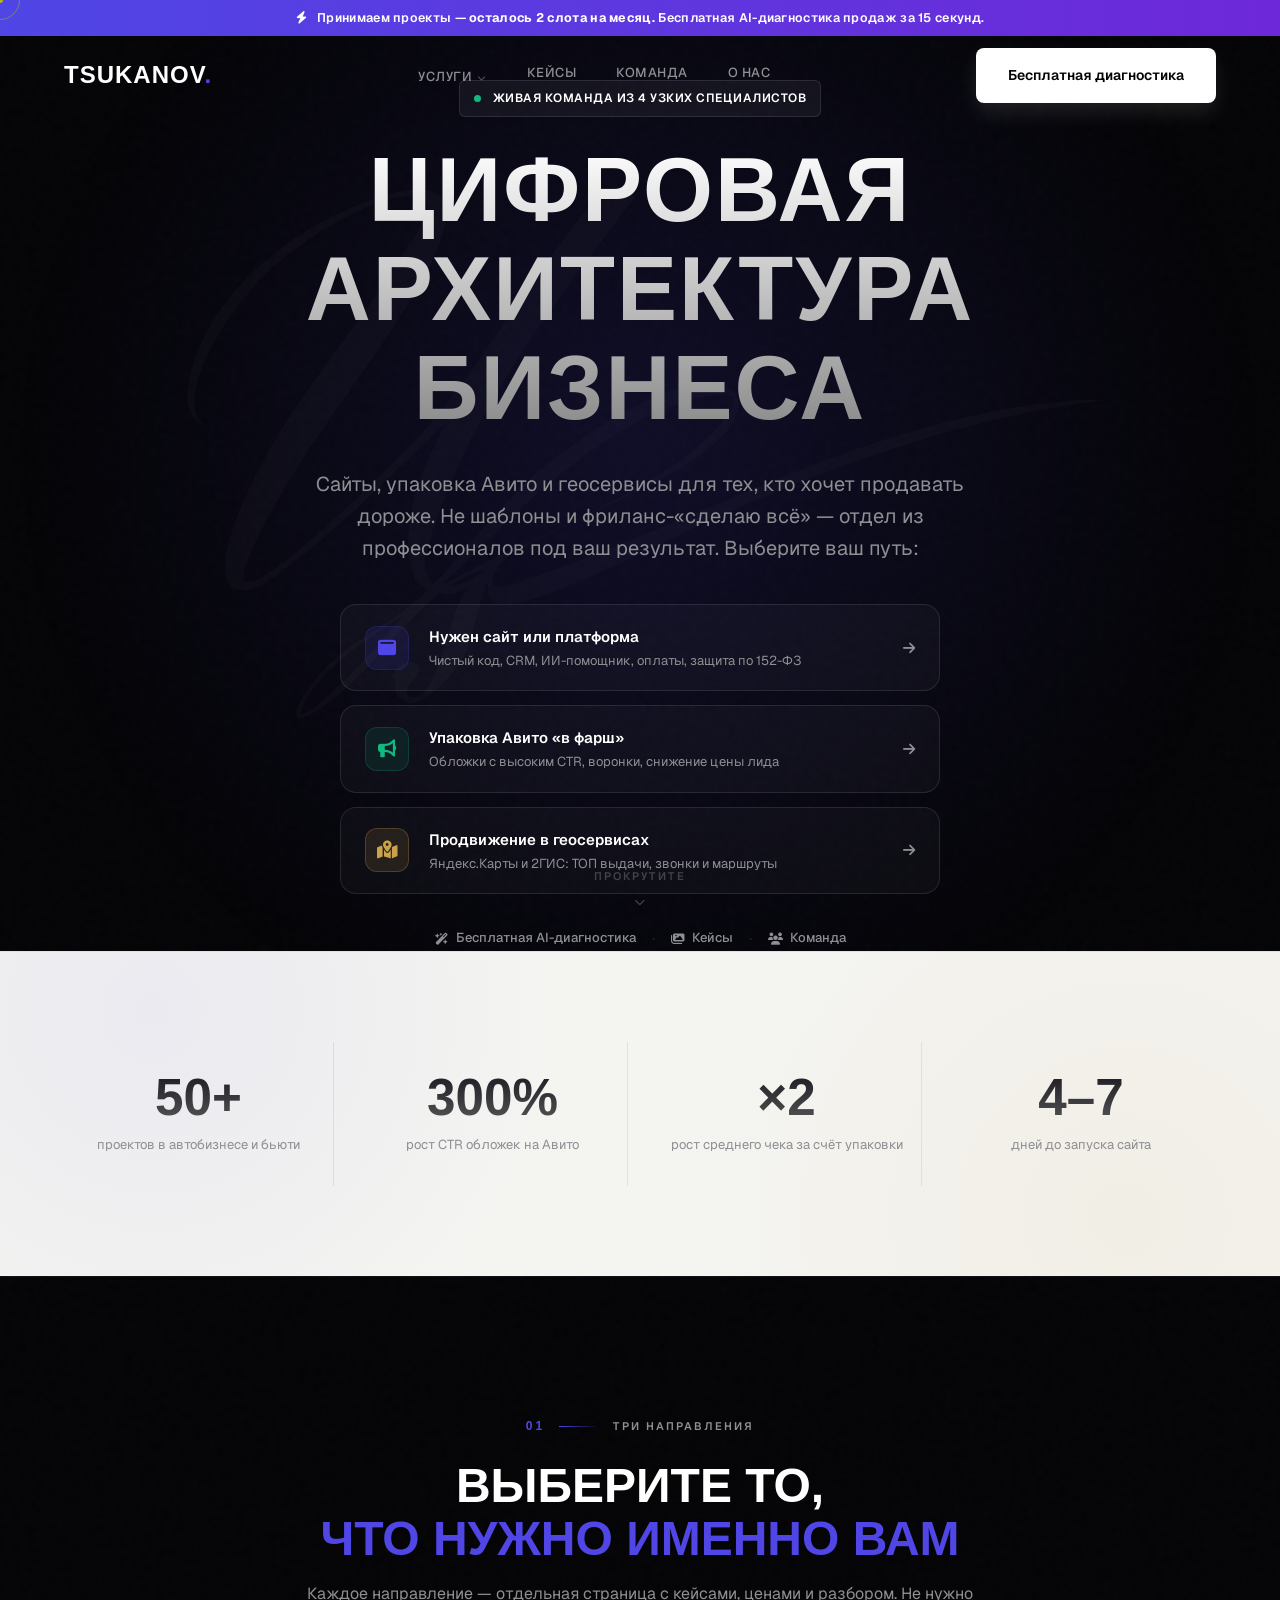
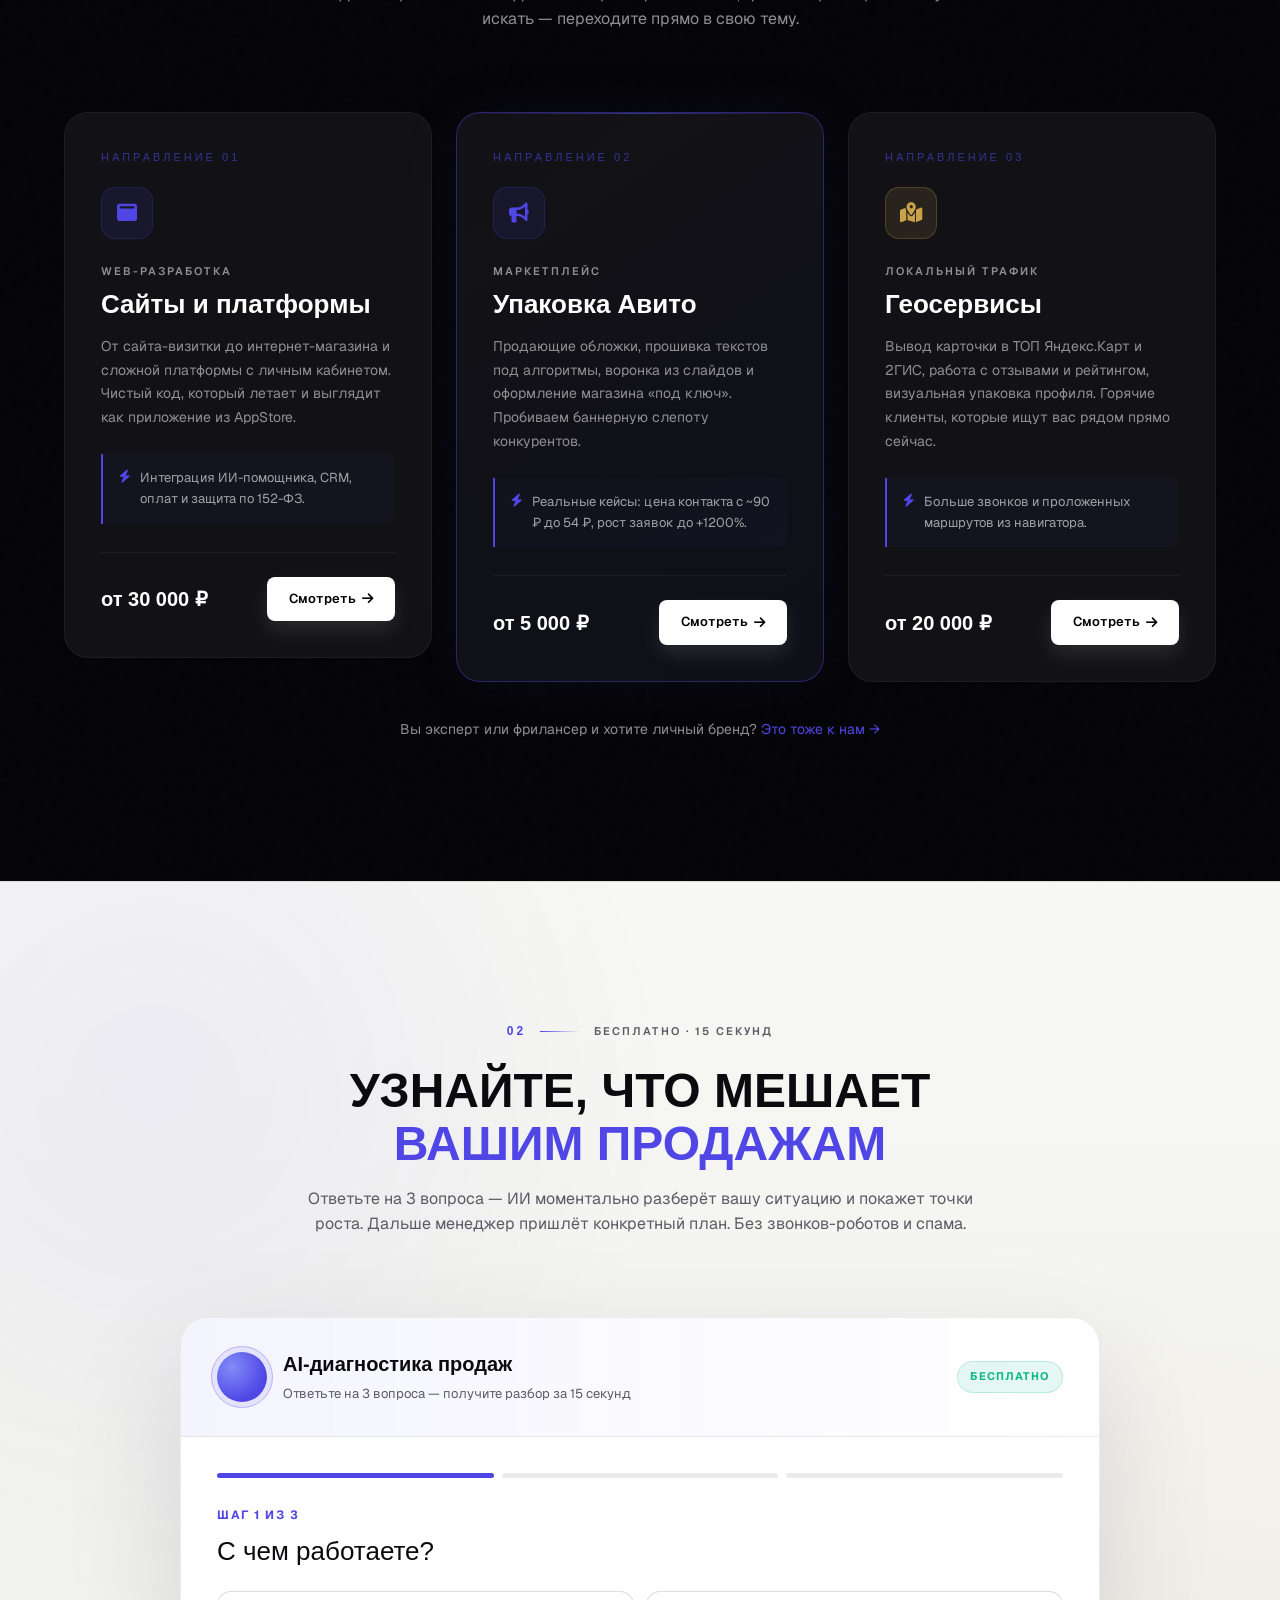
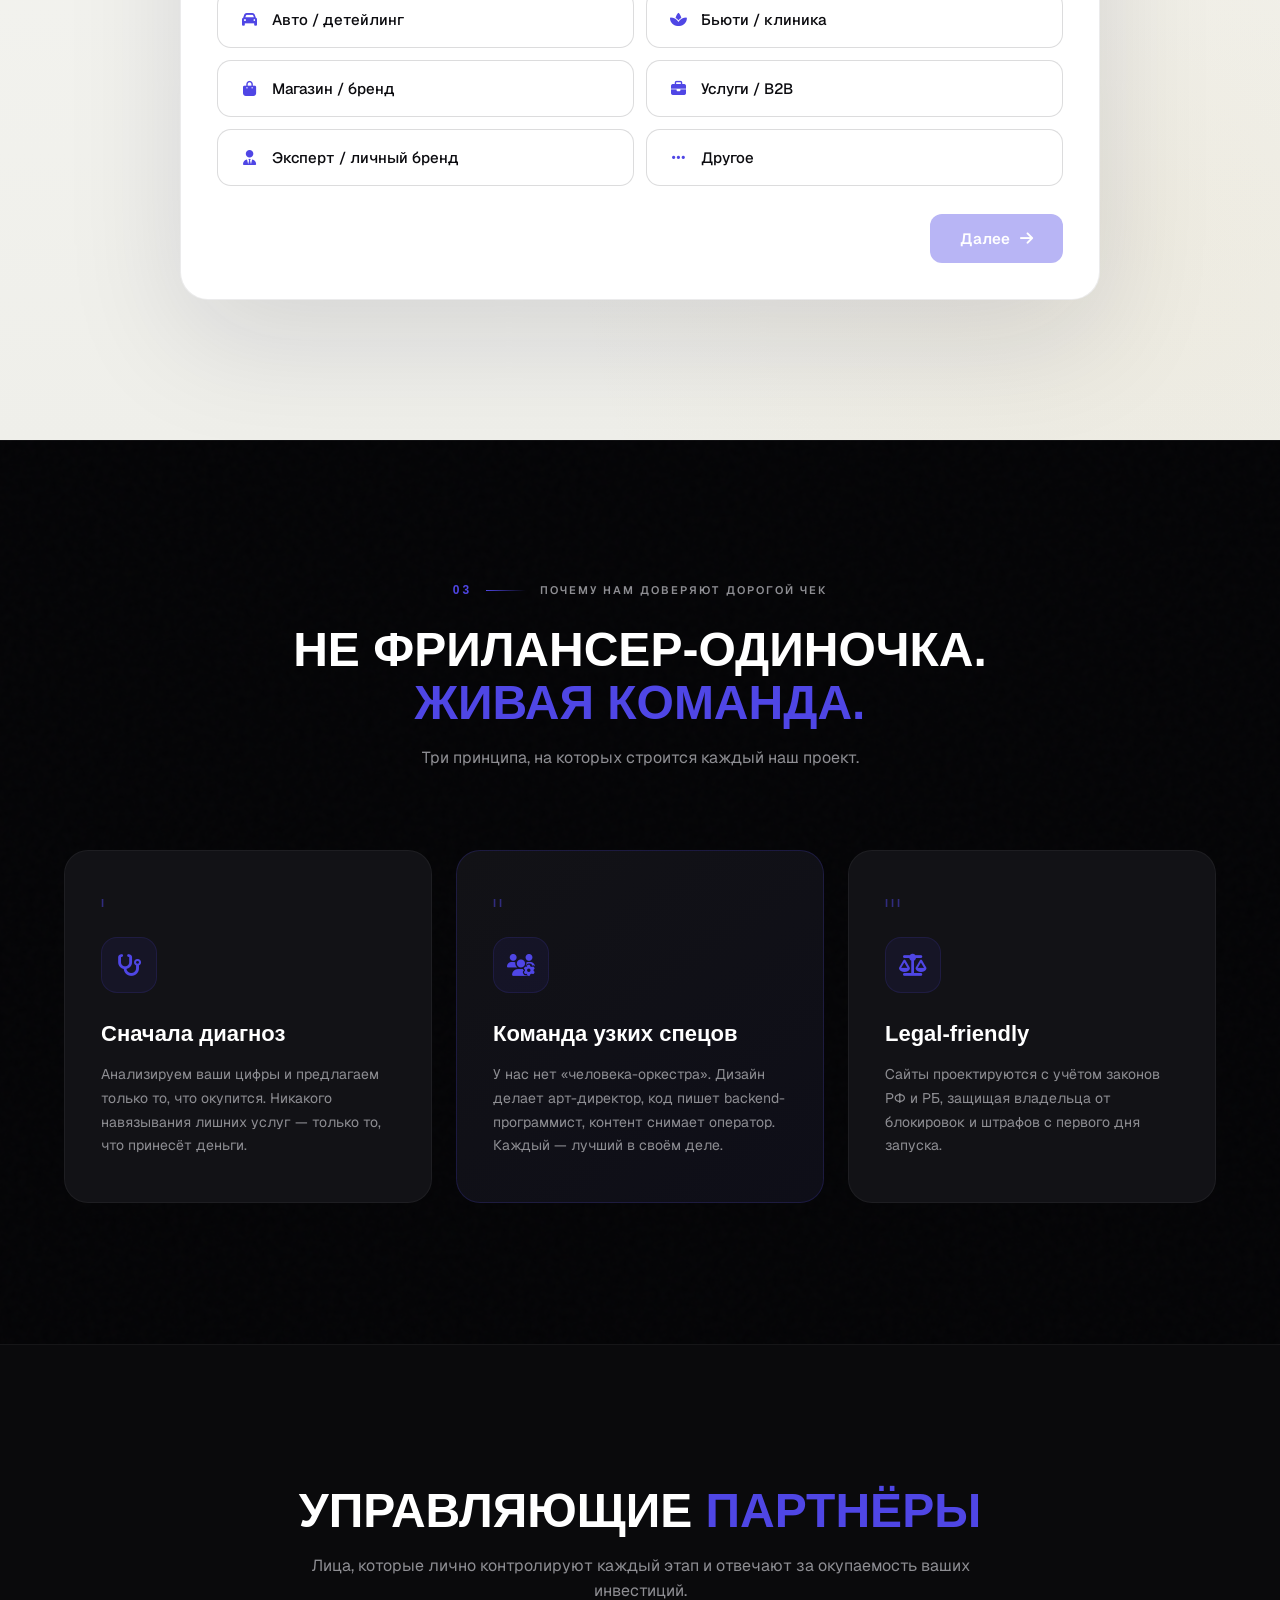
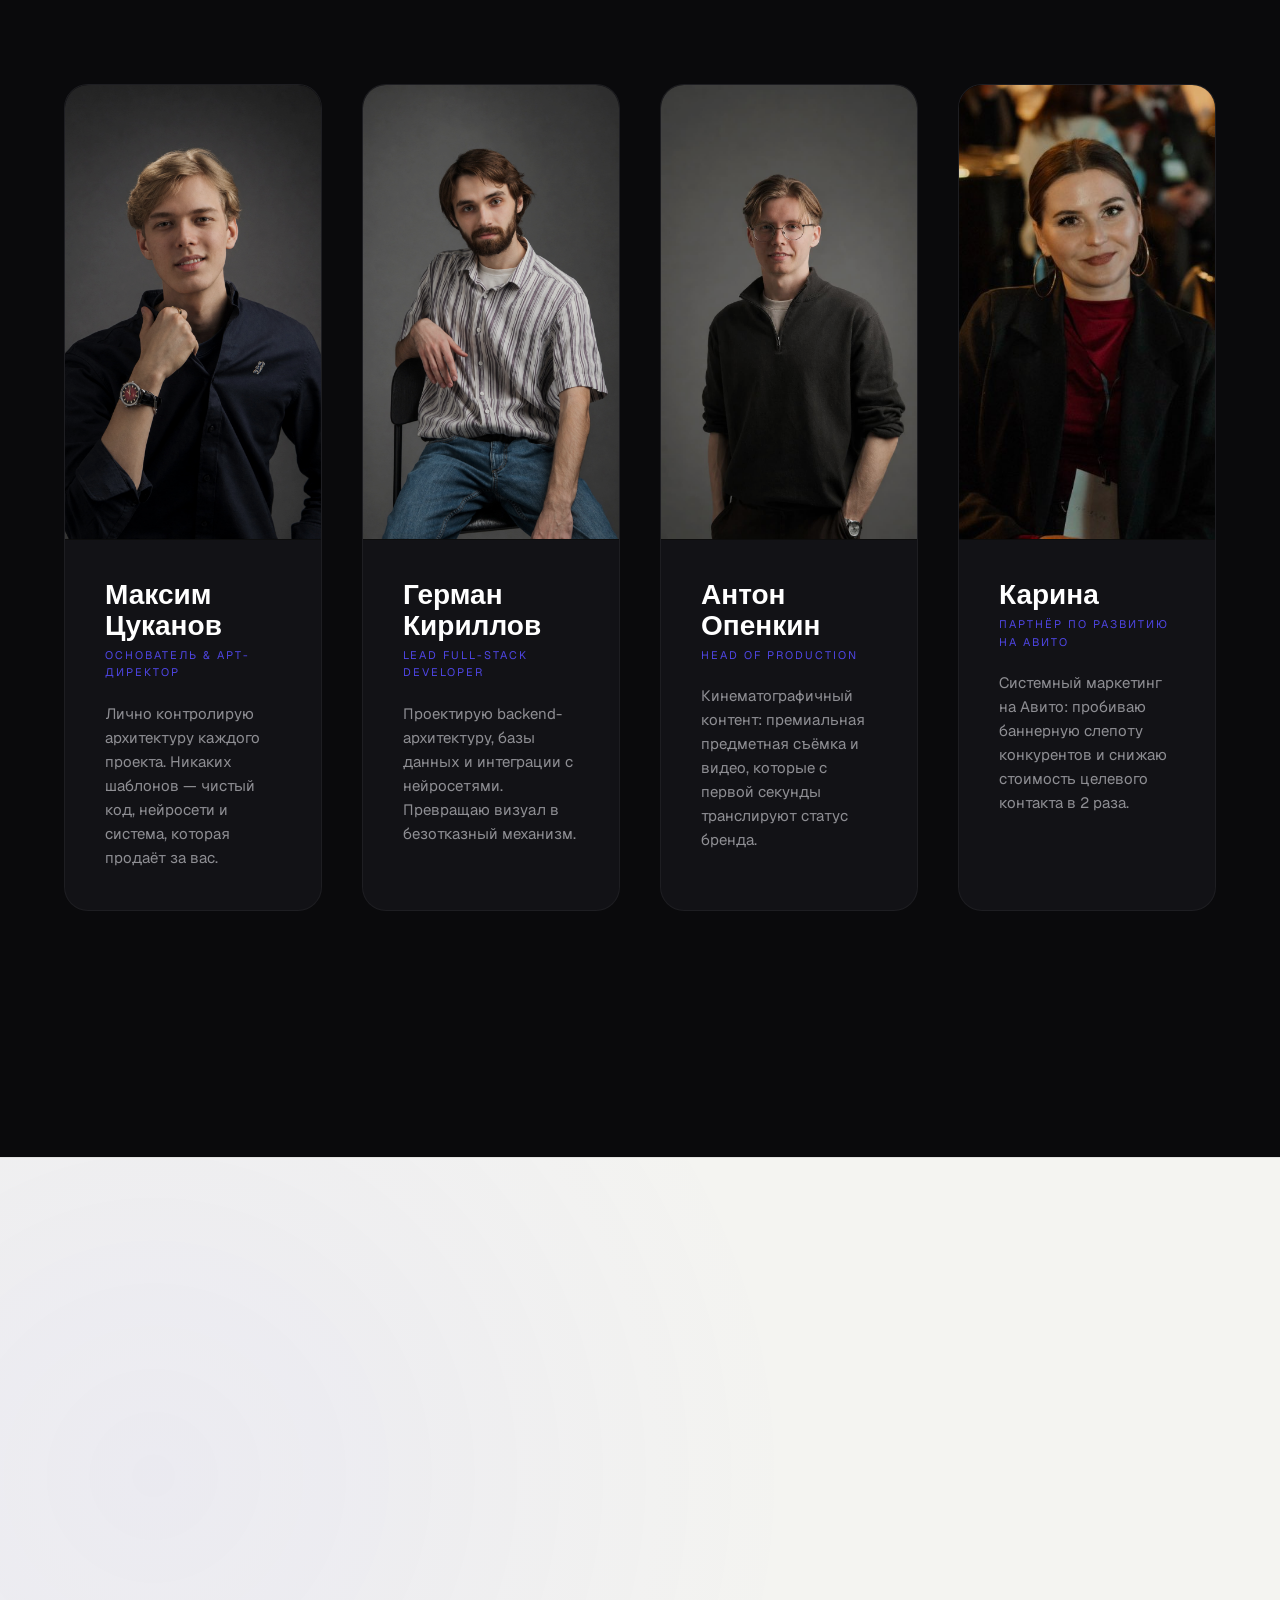
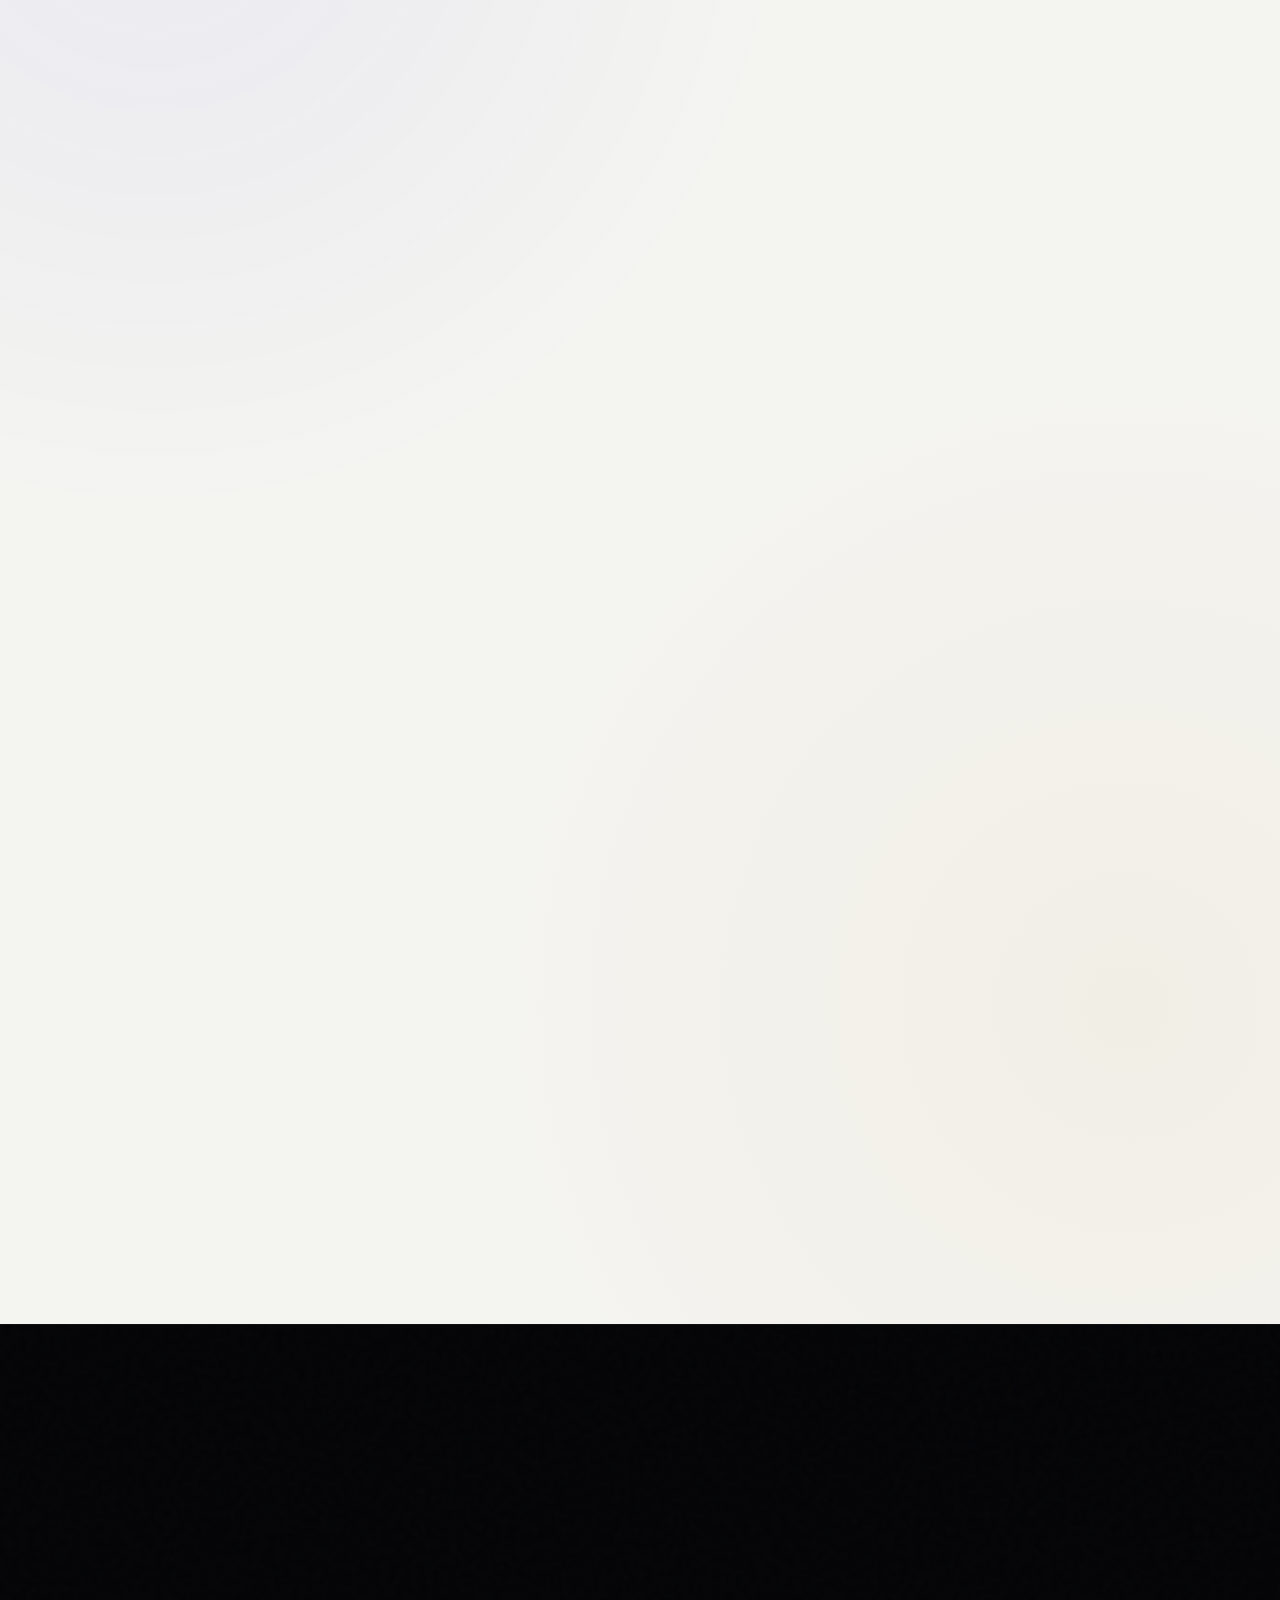
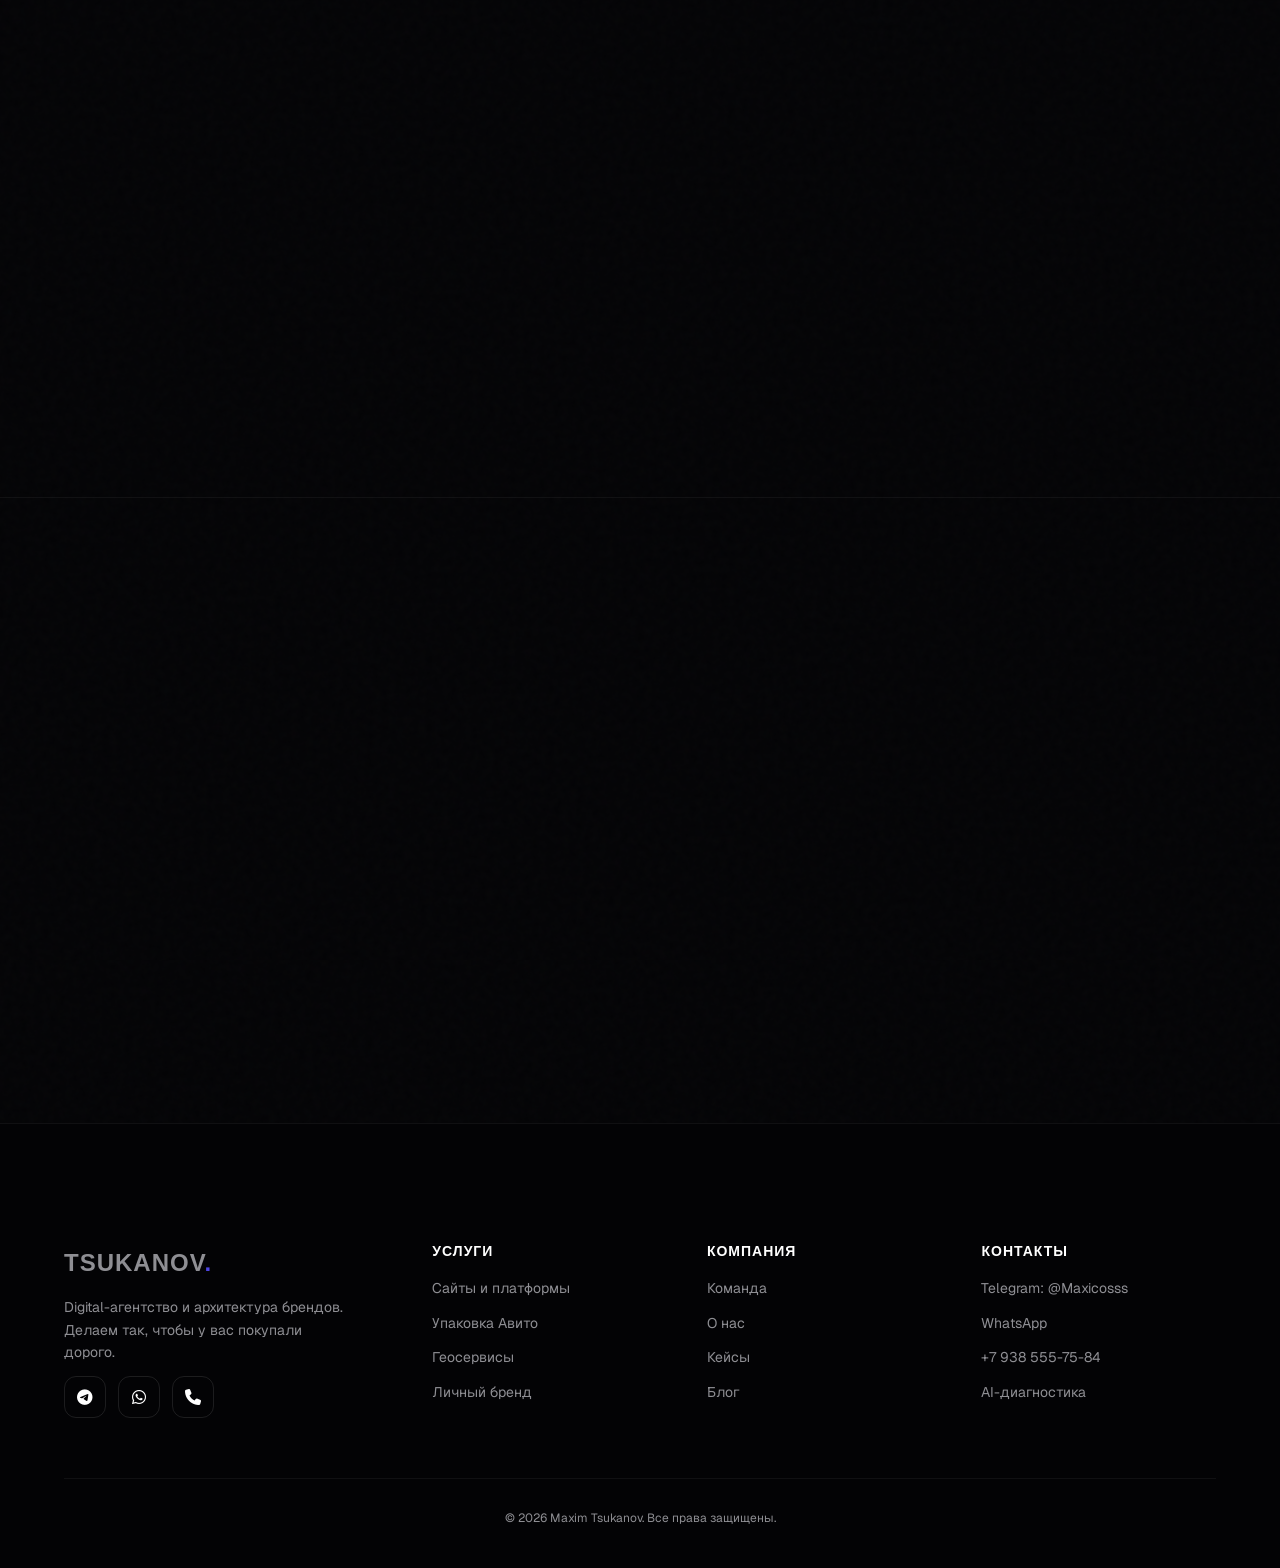
==== index.html @ c51a6a46 "initial commit" ====
<!DOCTYPE html>
<html lang="ru">
<head>
    <meta charset="UTF-8">
    <meta name="viewport" content="width=device-width, initial-scale=1.0">
    <title>TSUKANOV. | Цифровая архитектура бизнеса — сайты, Авито, геосервисы</title>
    <meta name="description" content="Команда узких специалистов: премиальные сайты на чистом коде, упаковка Авито с ростом конверсии, продвижение в Яндекс.Картах и 2ГИС. Бесплатная AI-диагностика продаж.">
    <link rel="icon" type="image/png" href="img/favicon.png">
    <link rel="preconnect" href="https://fonts.googleapis.com">
    <link rel="preconnect" href="https://fonts.gstatic.com" crossorigin>
    <link href="https://fonts.googleapis.com/css2?family=Geist:wght@300;400;500;600;700&display=swap" rel="stylesheet">
    <link href="https://api.fontshare.com/v2/css?f[]=clash-display@400,500,600,700&display=swap" rel="stylesheet">
    <link rel="stylesheet" href="https://cdnjs.cloudflare.com/ajax/libs/font-awesome/6.4.0/css/all.min.css">
    <link rel="stylesheet" href="style.css?v=12.0">
</head>
<body data-theme="dark" class="has-topbar">

    <div class="cursor-dot"></div>
    <div class="cursor-outline"></div>
    <div class="ambient-light" id="ambientLight"></div>
    <div class="bg-signature"></div>

    <!-- TOPBAR -->
    <div class="topbar">
        <i class="fa-solid fa-bolt"></i>
        <span>Принимаем проекты — <strong>осталось 2 слота на месяц.</strong> <span class="topbar-extra">Бесплатная AI-диагностика продаж за 15 секунд.</span></span>
    </div>

    <!-- HEADER -->
    <header>
        <div class="container header-inner">
            <a href="index.html" class="logo">TSUKANOV<span>.</span></a>
            <nav class="nav-links">
                <div class="nav-item">
                    <a href="#paths" class="nav-link has-dd">Услуги</a>
                    <div class="nav-dd">
                        <a href="sites.html"><i class="fa-solid fa-window-maximize"></i><span><span class="dd-t">Сайты и платформы</span><span class="dd-s">Чистый код, CRM, ИИ, оплаты</span></span></a>
                        <a href="avito.html"><i class="fa-solid fa-bullhorn"></i><span><span class="dd-t">Упаковка Авито</span><span class="dd-s">Обложки и воронки «в фарш»</span></span></a>
                        <a href="geo.html"><i class="fa-solid fa-map-location-dot"></i><span><span class="dd-t">Геосервисы</span><span class="dd-s">Яндекс.Карты и 2ГИС</span></span></a>
                    </div>
                </div>
                <a href="#cases" class="nav-link">Кейсы</a>
                <a href="#team" class="nav-link">Команда</a>
                <a href="#why-us" class="nav-link">О нас</a>
            </nav>
            <div style="display:flex; align-items:center; gap:15px;">
                <a href="#ai" class="btn btn-primary header-btn">Бесплатная диагностика</a>
                <button class="burger-btn" onclick="toggleMenu()"><i class="fa-solid fa-bars"></i></button>
            </div>
        </div>
    </header>

    <div class="mobile-menu" id="mobileMenu">
        <button class="mobile-close" onclick="toggleMenu()">&times;</button>
        <a href="sites.html" class="mobile-link">САЙТЫ</a>
        <a href="avito.html" class="mobile-link">АВИТО</a>
        <a href="geo.html" class="mobile-link">ГЕОСЕРВИСЫ</a>
        <a href="#cases" class="mobile-link" onclick="toggleMenu()">КЕЙСЫ</a>
        <a href="#team" class="mobile-link" onclick="toggleMenu()">КОМАНДА</a>
        <div class="mobile-theme-wrapper">
            <a href="#ai" onclick="toggleMenu()" class="btn btn-primary" style="width:100%;">AI-ДИАГНОСТИКА</a>
        </div>
    </div>

    <main>
        <div class="scroll-progress-bar" id="scrollProgressBar"></div>

        <!-- HERO -->
        <section class="hero">
            <div class="container hero-grid">
                <div class="hero-content reveal">
                    <div class="ui-badge dark hero-badge-anim" style="margin-bottom:24px;">
                        <span class="badge-dot"></span> Живая команда из 4 узких специалистов
                    </div>
                    <h1>ЦИФРОВАЯ <br> АРХИТЕКТУРА <br> БИЗНЕСА</h1>
                    <p class="hero-subtitle">
                        Сайты, упаковка Авито и геосервисы для тех, кто хочет продавать дороже.
                        Не шаблоны и фриланс-«сделаю всё» — отдел из профессионалов под ваш результат. Выберите ваш путь:
                    </p>

                    <div class="hero-paths" id="paths">
                        <a href="sites.html" class="hero-path-card">
                            <div class="hpc-icon"><i class="fa-solid fa-window-maximize"></i></div>
                            <div class="hpc-text">
                                <strong>Нужен сайт или платформа</strong>
                                <span>Чистый код, CRM, ИИ-помощник, оплаты, защита по 152-ФЗ</span>
                            </div>
                            <div class="hpc-arrow"><i class="fa-solid fa-arrow-right"></i></div>
                        </a>
                        <a href="avito.html" class="hero-path-card">
                            <div class="hpc-icon hpc-icon-b2b"><i class="fa-solid fa-bullhorn"></i></div>
                            <div class="hpc-text">
                                <strong>Упаковка Авито «в фарш»</strong>
                                <span>Обложки с высоким CTR, воронки, снижение цены лида</span>
                            </div>
                            <div class="hpc-arrow"><i class="fa-solid fa-arrow-right"></i></div>
                        </a>
                        <a href="geo.html" class="hero-path-card">
                            <div class="hpc-icon" style="background:rgba(201,162,75,0.12);border-color:rgba(201,162,75,0.25);color:#C9A24B;"><i class="fa-solid fa-map-location-dot"></i></div>
                            <div class="hpc-text">
                                <strong>Продвижение в геосервисах</strong>
                                <span>Яндекс.Карты и 2ГИС: ТОП выдачи, звонки и маршруты</span>
                            </div>
                            <div class="hpc-arrow"><i class="fa-solid fa-arrow-right"></i></div>
                        </a>
                    </div>

                    <div class="hero-meta">
                        <a href="#ai" class="hero-meta-link"><i class="fa-solid fa-wand-magic-sparkles"></i> Бесплатная AI-диагностика</a>
                        <span class="hero-meta-sep">·</span>
                        <a href="#cases" class="hero-meta-link"><i class="fa-solid fa-images"></i> Кейсы</a>
                        <span class="hero-meta-sep">·</span>
                        <a href="#team" class="hero-meta-link"><i class="fa-solid fa-users"></i> Команда</a>
                    </div>
                </div>
            </div>
            <div class="hero-scroll-hint">
                <span>Прокрутите</span>
                <div class="scroll-arrow-wrap"><i class="fa-solid fa-chevron-down"></i></div>
            </div>
        </section>

        <!-- FLOATING CTA -->
        <div class="floating-cta" id="floatingCta">
            <a href="#ai" class="floating-cta-btn">
                <i class="fa-solid fa-wand-magic-sparkles"></i>
                <span>Бесплатная диагностика</span>
            </a>
        </div>

        <!-- STATS STRIP (LIGHT) -->
        <section class="section section-light" style="padding:90px 0;">
            <div class="container">
                <div class="stats-strip reveal">
                    <div class="stat-box"><div class="num"><span data-count="50" data-suffix="+">0</span></div><div class="lbl">проектов в автобизнесе и бьюти</div></div>
                    <div class="stat-box"><div class="num"><span data-count="300" data-suffix="%">0</span></div><div class="lbl">рост CTR обложек на Авито</div></div>
                    <div class="stat-box"><div class="num">×<span data-count="2">0</span></div><div class="lbl">рост среднего чека за счёт упаковки</div></div>
                    <div class="stat-box"><div class="num"><span data-count="4" data-suffix="–7">0</span></div><div class="lbl">дней до запуска сайта</div></div>
                </div>
            </div>
        </section>

        <!-- 3 ПУТИ — РАЗВЁРНУТО -->
        <section id="services" class="section">
            <div class="container">
                <div class="section-head reveal">
                    <div class="section-label">
                        <span class="section-label-num">01</span>
                        <span class="section-label-line"></span>
                        <span class="section-label-text">Три направления</span>
                    </div>
                    <h2>ВЫБЕРИТЕ ТО, <br><span class="text-accent">ЧТО НУЖНО ИМЕННО ВАМ</span></h2>
                    <p>Каждое направление — отдельная страница с кейсами, ценами и разбором. Не нужно искать — переходите прямо в свою тему.</p>
                </div>

                <div class="services-grid reveal delay-1">
                    <div class="service-card">
                        <div class="service-card-inner">
                            <div class="service-num">Направление 01</div>
                            <div class="service-icon-wrap"><i class="fa-solid fa-window-maximize"></i></div>
                            <div class="service-tag">Web-разработка</div>
                            <h3>Сайты и платформы</h3>
                            <p class="service-desc">От сайта-визитки до интернет-магазина и сложной платформы с личным кабинетом. Чистый код, который летает и выглядит как приложение из AppStore.</p>
                            <div class="service-usp"><i class="fa-solid fa-bolt text-accent"></i>Интеграция ИИ-помощника, CRM, оплат и защита по 152-ФЗ.</div>
                            <div class="service-footer">
                                <div class="service-price">от 30 000 ₽</div>
                                <a href="sites.html" class="btn btn-primary service-btn">Смотреть <i class="fa-solid fa-arrow-right" style="margin-left:6px;"></i></a>
                            </div>
                        </div>
                    </div>

                    <div class="service-card featured-service">
                        <div class="service-card-inner">
                            <div class="service-num">Направление 02</div>
                            <div class="service-icon-wrap"><i class="fa-solid fa-bullhorn"></i></div>
                            <div class="service-tag">Маркетплейс</div>
                            <h3>Упаковка Авито</h3>
                            <p class="service-desc">Продающие обложки, прошивка текстов под алгоритмы, воронка из слайдов и оформление магазина «под ключ». Пробиваем баннерную слепоту конкурентов.</p>
                            <div class="service-usp"><i class="fa-solid fa-bolt text-accent"></i>Реальные кейсы: цена контакта с ~90 ₽ до 54 ₽, рост заявок до +1200%.</div>
                            <div class="service-footer">
                                <div class="service-price">от 5 000 ₽</div>
                                <a href="avito.html" class="btn btn-primary service-btn">Смотреть <i class="fa-solid fa-arrow-right" style="margin-left:6px;"></i></a>
                            </div>
                        </div>
                    </div>

                    <div class="service-card">
                        <div class="service-card-inner">
                            <div class="service-num">Направление 03</div>
                            <div class="service-icon-wrap" style="background:rgba(201,162,75,0.12);border-color:rgba(201,162,75,0.25);color:#C9A24B;"><i class="fa-solid fa-map-location-dot"></i></div>
                            <div class="service-tag">Локальный трафик</div>
                            <h3>Геосервисы</h3>
                            <p class="service-desc">Вывод карточки в ТОП Яндекс.Карт и 2ГИС, работа с отзывами и рейтингом, визуальная упаковка профиля. Горячие клиенты, которые ищут вас рядом прямо сейчас.</p>
                            <div class="service-usp"><i class="fa-solid fa-bolt text-accent"></i>Больше звонков и проложенных маршрутов из навигатора.</div>
                            <div class="service-footer">
                                <div class="service-price">от 20 000 ₽</div>
                                <a href="geo.html" class="btn btn-primary service-btn">Смотреть <i class="fa-solid fa-arrow-right" style="margin-left:6px;"></i></a>
                            </div>
                        </div>
                    </div>
                </div>

                <p style="text-align:center; color:var(--text-muted); margin-top:36px; font-size:14px;">
                    Вы эксперт или фрилансер и хотите личный бренд? <a href="sites.html#experts" style="color:var(--accent); text-decoration:none;">Это тоже к нам →</a>
                </p>
            </div>
        </section>

        <!-- AI SECTION -->
        <section id="ai" class="section ai-section section-light">
            <div class="container">
                <div class="section-head reveal">
                    <div class="section-label">
                        <span class="section-label-num">02</span>
                        <span class="section-label-line"></span>
                        <span class="section-label-text">Бесплатно · 15 секунд</span>
                    </div>
                    <h2>УЗНАЙТE, ЧТО МЕШАЕТ <br><span class="text-accent">ВАШИМ ПРОДАЖАМ</span></h2>
                    <p>Ответьте на 3 вопроса — ИИ моментально разберёт вашу ситуацию и покажет точки роста. Дальше менеджер пришлёт конкретный план. Без звонков-роботов и спама.</p>
                </div>
                <div class="reveal delay-1" data-ai-funnel="hub"></div>
            </div>
        </section>

        <!-- ПОЧЕМУ МЫ -->
        <section id="why-us" class="section why-us-section">
            <div class="container">
                <div class="section-head reveal">
                    <div class="section-label">
                        <span class="section-label-num">03</span>
                        <span class="section-label-line"></span>
                        <span class="section-label-text">Почему нам доверяют дорогой чек</span>
                    </div>
                    <h2>НЕ ФРИЛАНСЕР-ОДИНОЧКА. <br><span class="text-accent">ЖИВАЯ КОМАНДА.</span></h2>
                    <p>Три принципа, на которых строится каждый наш проект.</p>
                </div>
                <div class="why-us-grid reveal delay-1">
                    <div class="why-card">
                        <div class="why-num">I</div>
                        <div class="why-icon"><i class="fa-solid fa-stethoscope"></i></div>
                        <h3>Сначала диагноз</h3>
                        <p>Анализируем ваши цифры и предлагаем только то, что окупится. Никакого навязывания лишних услуг — только то, что принесёт деньги.</p>
                    </div>
                    <div class="why-card why-card-center">
                        <div class="why-num">II</div>
                        <div class="why-icon"><i class="fa-solid fa-users-gear"></i></div>
                        <h3>Команда узких спецов</h3>
                        <p>У нас нет «человека-оркестра». Дизайн делает арт-директор, код пишет backend-программист, контент снимает оператор. Каждый — лучший в своём деле.</p>
                    </div>
                    <div class="why-card">
                        <div class="why-num">III</div>
                        <div class="why-icon"><i class="fa-solid fa-scale-balanced"></i></div>
                        <h3>Legal-friendly</h3>
                        <p>Сайты проектируются с учётом законов РФ и РБ, защищая владельца от блокировок и штрафов с первого дня запуска.</p>
                    </div>
                </div>
            </div>
        </section>

        <!-- TEAM -->
        <section id="team" class="section bg-darker">
            <div class="container">
                <div class="section-head reveal">
                    <h2>УПРАВЛЯЮЩИЕ <span class="text-accent">ПАРТНЁРЫ</span></h2>
                    <p>Лица, которые лично контролируют каждый этап и отвечают за окупаемость ваших инвестиций.</p>
                </div>
                <div class="team-grid reveal delay-1" style="grid-template-columns:repeat(4,1fr);">
                    <div class="team-card">
                        <div class="team-img-wrapper"><img src="img/tsukanov.jpg" alt="Максим Цуканов" class="team-img"></div>
                        <div class="team-info"><h3>Максим Цуканов</h3><p class="team-role">Основатель & Арт-директор</p><p class="team-desc">Лично контролирую архитектуру каждого проекта. Никаких шаблонов — чистый код, нейросети и система, которая продаёт за вас.</p></div>
                    </div>
                    <div class="team-card">
                        <div class="team-img-wrapper"><img src="img/kirllov.jpg" alt="Герман Кириллов" class="team-img"></div>
                        <div class="team-info"><h3>Герман Кириллов</h3><p class="team-role">Lead Full-Stack Developer</p><p class="team-desc">Проектирую backend-архитектуру, базы данных и интеграции с нейросетями. Превращаю визуал в безотказный механизм.</p></div>
                    </div>
                    <div class="team-card">
                        <div class="team-img-wrapper"><img src="img/openking.jpg" alt="Антон Опенкин" class="team-img"></div>
                        <div class="team-info"><h3>Антон Опенкин</h3><p class="team-role">Head of Production</p><p class="team-desc">Кинематографичный контент: премиальная предметная съёмка и видео, которые с первой секунды транслируют статус бренда.</p></div>
                    </div>
                    <div class="team-card">
                        <div class="team-img-wrapper"><img src="img/karina.jpg" alt="Карина" class="team-img"></div>
                        <div class="team-info"><h3>Карина</h3><p class="team-role">Партнёр по развитию на Авито</p><p class="team-desc">Системный маркетинг на Авито: пробиваю баннерную слепоту конкурентов и снижаю стоимость целевого контакта в 2 раза.</p></div>
                    </div>
                </div>
                <div class="mini-cta reveal delay-1">
                    <a href="javascript:void(0)" onclick="openContactModal()" class="btn btn-ghost"><i class="fa-solid fa-comment-dots" style="margin-right:8px;"></i> Написать команде лично</a>
                </div>
            </div>
        </section>

        <!-- CASES TEASER -->
        <section id="cases" class="section section-light">
            <div class="container">
                <div class="section-head reveal">
                    <h2>НАМ ДОВЕРЯЮТ ПРОЕКТЫ <br><span class="text-accent">С ВЫСОКИМ ЧЕКОМ</span></h2>
                    <p>Несколько проектов из портфолио. Полные кейсы — внутри направлений.</p>
                </div>

                <div class="web-cases-grid reveal delay-1">
                    <div class="web-case-card card-light">
                        <div class="w-case-img"><img src="img/vitanic.jpg" alt="Vitanic"></div>
                        <div class="w-case-info"><div class="ui-badge dark">Сайты · E-Commerce</div><h3>Бренд косметики VITANIC</h3><p>Премиальный магазин для селебрити-эксперта Виталия Рабецкого (1.6 млн в TikTok). Высоконагруженная архитектура под массовый трафик.</p></div>
                    </div>
                    <div class="web-case-card card-light">
                        <div class="w-case-img"><img src="img/tais.jpg" alt="Pearl by Tais"></div>
                        <div class="w-case-info"><div class="ui-badge dark">Сайты · Premium Beauty</div><h3>Pearl by Tais Рыбакина</h3><p>Web-экосистема для бренда Таис Рыбакиной (430K+ в Instagram). Утончённый минимализм и UX, повышающий средний чек.</p></div>
                    </div>
                    <div class="web-case-card card-light">
                        <div class="w-case-img"><img src="img/avito_1.webp" alt="Wills Details"></div>
                        <div class="w-case-info"><div class="ui-badge dark">Авито · Detailing</div><h3>Wills Details — упаковка Авито</h3><p>Обложки и воронка для премиум-детейлинга. Визуальное доминирование в выдаче и рост обращений в чат.</p></div>
                    </div>
                    <div class="web-case-card card-light">
                        <div class="w-case-img"><img src="img/yandex.png" alt="Яндекс Карты"></div>
                        <div class="w-case-info"><div class="ui-badge dark">Геосервисы · SEO</div><h3>Рост трафика с Яндекс.Карт</h3><p>SEO-упаковка профиля и работа с отзывами: больше проложенных маршрутов и прямых звонков из навигатора.</p></div>
                    </div>
                </div>

                <div class="mini-cta reveal delay-1" style="display:flex;gap:14px;justify-content:center;flex-wrap:wrap;">
                    <a href="sites.html#cases" class="btn btn-ghost">Кейсы сайтов</a>
                    <a href="avito.html#cases" class="btn btn-ghost">Кейсы Авито</a>
                    <a href="geo.html#cases" class="btn btn-ghost">Кейсы геосервисов</a>
                </div>
            </div>
        </section>

        <!-- BLOG -->
        <section id="blog" class="section">
            <div class="container">
                <div class="section-head reveal">
                    <h2>ИНДУСТРИАЛЬНАЯ <span class="text-accent">ЭКСПЕРТИЗА</span></h2>
                    <p>Как мы думаем о продажах, дизайне и автоматизации.</p>
                </div>
                <div class="blog-grid reveal delay-1">
                    <article class="blog-card" onclick="openArticle('article-1')"><div class="ui-badge success b-tag">Аналитика</div><h3>Почему автосалоны теряют 60% заявок из-за сайтов?</h3><span class="read-more">Читать статью <i class="fa-solid fa-arrow-right"></i></span></article>
                    <article class="blog-card" onclick="openArticle('article-2')"><div class="ui-badge dark b-tag">Стратегия</div><h3>Как дизайн позволяет поднять средний чек x2</h3><span class="read-more">Читать статью <i class="fa-solid fa-arrow-right"></i></span></article>
                    <article class="blog-card" onclick="openArticle('article-3')"><div class="ui-badge accent b-tag">Vision 2026</div><h3>Тренды автоматизации: интерактивный Web</h3><span class="read-more">Читать статью <i class="fa-solid fa-arrow-right"></i></span></article>
                </div>
            </div>
        </section>

        <!-- FINAL CTA -->
        <section class="section">
            <div class="container">
                <div class="cta-banner reveal">
                    <h2>ГОТОВЫ ПРОДАВАТЬ ДОРОЖЕ?</h2>
                    <p>Начните с бесплатной AI-диагностики — или напишите менеджеру напрямую. Закрепим за вами один из оставшихся слотов.</p>
                    <div class="cta-actions">
                        <a href="#ai" class="btn btn-primary">Пройти диагностику</a>
                        <a href="javascript:void(0)" onclick="openContactModal()" class="btn btn-ghost">Написать в личку</a>
                    </div>
                </div>
            </div>
        </section>
    </main>

    <!-- FOOTER -->
    <footer>
        <div class="container">
            <div class="footer-cols">
                <div class="footer-brand-col">
                    <a href="index.html" class="logo">TSUKANOV<span>.</span></a>
                    <p style="color:var(--text-muted);font-size:14px;max-width:280px;">Digital-агентство и архитектура брендов. Делаем так, чтобы у вас покупали дорого.</p>
                    <div class="footer-soc">
                        <a href="https://t.me/Maxicosss" target="_blank" aria-label="Telegram"><i class="fa-brands fa-telegram"></i></a>
                        <a href="https://wa.me/79385557584" target="_blank" aria-label="WhatsApp"><i class="fa-brands fa-whatsapp"></i></a>
                        <a href="tel:+79385557584" aria-label="Телефон"><i class="fa-solid fa-phone"></i></a>
                    </div>
                </div>
                <div>
                    <h5>Услуги</h5>
                    <a href="sites.html">Сайты и платформы</a>
                    <a href="avito.html">Упаковка Авито</a>
                    <a href="geo.html">Геосервисы</a>
                    <a href="sites.html#experts">Личный бренд</a>
                </div>
                <div>
                    <h5>Компания</h5>
                    <a href="#team">Команда</a>
                    <a href="#why-us">О нас</a>
                    <a href="#cases">Кейсы</a>
                    <a href="#blog">Блог</a>
                </div>
                <div>
                    <h5>Контакты</h5>
                    <a href="https://t.me/Maxicosss" target="_blank">Telegram: @Maxicosss</a>
                    <a href="https://wa.me/79385557584" target="_blank">WhatsApp</a>
                    <a href="tel:+79385557584">+7 938 555-75-84</a>
                    <a href="#ai">AI-диагностика</a>
                </div>
            </div>
            <div class="copyright">© 2026 Maxim Tsukanov. Все права защищены.</div>
        </div>
    </footer>

    <!-- МОДАЛКИ -->
    <div class="article-modal-overlay" id="articleModal"><div class="article-modal-content"><button class="close-article" onclick="closeArticle()"><i class="fa-solid fa-xmark"></i></button><div class="article-body" id="articleBodyContent"></div></div></div>

    <div class="article-modal-overlay" id="contactModal" style="display:flex; align-items:center; justify-content:center;">
        <div class="modal-box">
            <button class="modal-close" onclick="closeContactModal()"><i class="fa-solid fa-xmark"></i></button>
            <div class="modal-header">
                <h3>НАПИСАТЬ ЛИЧНО</h3>
                <p>Выберите удобный мессенджер — ответим напрямую, без долгих форм. Все заявки приходят лично основателю.</p>
            </div>
            <div class="modal-direct-contacts" style="margin-top:30px;">
                <a href="https://t.me/Maxicosss" target="_blank" class="btn btn-primary direct-btn tg-btn" style="margin-bottom:15px;border:none;box-shadow:0 10px 30px rgba(42,171,238,0.2);"><i class="fa-brands fa-telegram"></i> Написать в Telegram</a>
                <a href="https://wa.me/79385557584" target="_blank" class="btn btn-ghost direct-btn phone-btn" style="margin-bottom:15px;"><i class="fa-brands fa-whatsapp" style="color:#25D366;"></i> Написать в WhatsApp</a>
                <a href="tel:+79385557584" class="btn btn-ghost direct-btn"><i class="fa-solid fa-phone"></i> Позвонить напрямую</a>
            </div>
        </div>
    </div>

    <script src="script.js?v=12.0"></script>
</body>
</html>
---- style.css ----
/* =========================================
   TSUKANOV DIGITAL | PREMIUM ARCHITECTURE 2026
   ========================================= */

:root {
    --bg-main: #030305;
    --bg-surface: #0a0a0c;
    --bg-card: #121216;
    
    --text-main: #ffffff;
    --text-muted: #8e8e93; 
    
    --accent: #4F46E5; 
    --accent-glow: rgba(79, 70, 229, 0.15);
    
    --border-light: rgba(255, 255, 255, 0.05);
    --border-strong: rgba(255, 255, 255, 0.1);
    
    --glass-bg: rgba(10, 10, 12, 0.7);
    --blur: blur(24px);
    
    --font-head: 'Clash Display', sans-serif;
    --font-body: 'Geist', sans-serif;
    
    --transition-fast: 0.3s cubic-bezier(0.16, 1, 0.3, 1);
    --transition-smooth: 0.7s cubic-bezier(0.16, 1, 0.3, 1);
    
    --radius-sm: 8px;
    --radius-md: 16px;
    --radius-lg: 24px;
}

* { margin: 0; padding: 0; box-sizing: border-box; -webkit-tap-highlight-color: transparent; }
html { scroll-behavior: smooth; overflow-x: hidden; }

body {
    background-color: var(--bg-main); color: var(--text-main);
    font-family: var(--font-body); line-height: 1.6; overflow-x: hidden;
    -webkit-font-smoothing: antialiased;
    background-image: url("data:image/svg+xml,%3Csvg viewBox='0 0 200 200' xmlns='http://www.w3.org/2000/svg'%3E%3Cfilter id='noiseFilter'%3E%3CfeTurbulence type='fractalNoise' baseFrequency='0.85' numOctaves='3' stitchTiles='stitch'/%3E%3C/filter%3E%3Crect width='100%25' height='100%25' filter='url(%23noiseFilter)' opacity='0.02'/%3E%3C/svg%3E");
}

::selection { background-color: var(--accent); color: #fff; }
::-webkit-scrollbar { width: 6px; }
::-webkit-scrollbar-track { background: var(--bg-main); }
::-webkit-scrollbar-thumb { background: #333; border-radius: 10px; }
::-webkit-scrollbar-thumb:hover { background: var(--accent); }

h1, h2, h3, h4, h5 { font-family: var(--font-head); font-weight: 600; line-height: 1.1; }
.text-accent { color: var(--accent); }
.container { width: 90%; max-width: 1400px; margin: 0 auto; }
.section { padding: 140px 0; border-top: 1px solid var(--border-light); }
.bg-darker { background-color: var(--bg-surface); }
img { max-width: 100%; display: block; object-fit: cover; }

/* AMBIENT LIGHT & BACKGROUND LOGO */
.ambient-light {
    position: fixed; top: -50vh; left: -50vw; width: 200vw; height: 200vh;
    background: radial-gradient(circle at 50% 50%, var(--accent-glow) 0%, transparent 40%);
    pointer-events: none; z-index: -1; transition: transform 0.2s ease-out;
}
.bg-signature {
    position: absolute; /* Теперь логотип привязан к верхнему краю страницы */
    top: 50vh; /* Центрируем по высоте первого экрана */
    left: 50%; transform: translate(-50%, -50%);
    width: 80vw; height: 80vh; background: url('img/logo-tsukanov.svg') no-repeat center center;
    background-size: contain; opacity: 0.02; z-index: -2; pointer-events: none;
}

/* SMART CURSOR */
@media (pointer: fine) {
    body, a, button, input, textarea { cursor: none !important; }
    .cursor-dot, .cursor-outline { position: fixed; top: 0; left: 0; transform: translate(-50%, -50%); border-radius: 50%; pointer-events: none; mix-blend-mode: difference; z-index: 999999; }
    .cursor-dot { width: 6px; height: 6px; background-color: #fff; transition: width 0.2s, height 0.2s; }
    .cursor-outline { width: 40px; height: 40px; border: 1px solid #fff; transition: 0.3s; opacity: 0.5; }
    body.cursor-hover .cursor-outline { width: 70px; height: 70px; background-color: rgba(255,255,255,0.1); border-color: transparent; opacity: 1; }
    body.cursor-hover .cursor-dot { width: 0; height: 0; }
}

/* BUTTONS & BADGES */
.btn {
    display: inline-flex; align-items: center; justify-content: center;
    padding: 16px 32px; font-family: var(--font-body); font-weight: 600; font-size: 14px;
    text-decoration: none; border-radius: var(--radius-sm); transition: var(--transition-fast); border: none; cursor: pointer;
}
.btn-primary { background: var(--text-main); color: var(--bg-main); box-shadow: 0 10px 20px rgba(255, 255, 255, 0.1); }
.btn-primary:hover { transform: translateY(-3px); box-shadow: 0 15px 30px rgba(255, 255, 255, 0.2); }
.btn-ghost { background: transparent; border: 1px solid var(--border-strong); color: var(--text-main); }
.btn-ghost:hover { background: var(--text-main); color: var(--bg-main); transform: translateY(-3px); }

.ui-badge {
    display: inline-flex; align-items: center; gap: 8px; padding: 8px 14px;
    border-radius: 6px; font-size: 12px; font-weight: 600; letter-spacing: 0.5px; text-transform: uppercase;
}
.ui-badge.dark { background: var(--border-light); border: 1px solid var(--border-strong); color: #fff; }
.ui-badge.success { background: rgba(16, 185, 129, 0.1); border: 1px solid rgba(16, 185, 129, 0.2); color: #10B981; }
.ui-badge.accent { background: rgba(79, 70, 229, 0.1); border: 1px solid rgba(79, 70, 229, 0.3); color: var(--accent); }

/* HEADER & LOGO */
header {
    position: fixed; top: 0; left: 0; width: 100%; z-index: 1000; height: 80px;
    display: flex; align-items: center; transition: 0.4s ease;
}
.header-inner { display: flex; justify-content: space-between; align-items: center; }
.logo { font-family: var(--font-head); font-size: 24px; font-weight: 700; color: var(--text-main); text-decoration: none; letter-spacing: 1px; }
.logo span { color: var(--accent); }

.nav-links { display: flex; gap: 40px; }
.nav-link { text-decoration: none; color: var(--text-muted); font-size: 13px; font-weight: 500; letter-spacing: 0.5px; text-transform: uppercase; transition: var(--transition-fast); position: relative; }
.nav-link:hover { color: var(--text-main); }
.burger-btn { display: none; background: none; border: none; color: #fff; font-size: 24px; cursor: pointer;}

/* SCROLL REVEAL */
.reveal { opacity: 0; transform: translateY(40px); transition: 0.8s cubic-bezier(0.16, 1, 0.3, 1); will-change: opacity, transform; }
.reveal.active { opacity: 1; transform: translateY(0); }
.reveal.delay-1 { transition-delay: 0.15s; }

/* HERO */
.hero { min-height: 100vh; display: flex; align-items: center; padding-top: 80px; }
.hero-grid { text-align: center; }
.hero h1 { font-size: clamp(40px, 8vw, 90px); letter-spacing: 2px; text-transform: uppercase; margin-bottom: 30px; background: linear-gradient(180deg, #FFFFFF 0%, #888888 100%); -webkit-background-clip: text; -webkit-text-fill-color: transparent; }
.hero-subtitle { font-size: clamp(16px, 2vw, 20px); color: var(--text-muted); max-width: 700px; margin: 0 auto 40px; font-weight: 400; }
.hero-actions { display: flex; gap: 20px; justify-content: center; margin-bottom: 80px; }

/* SECTION HEADS */
.section-head { text-align: center; margin-bottom: 80px; max-width: 700px; margin-left: auto; margin-right: auto; }
.section-head h2 { font-size: clamp(32px, 5vw, 48px); margin-bottom: 15px; text-transform: uppercase; }
.section-head p { color: var(--text-muted); font-size: 16px; }

/* VISIONARY (Основатель) */
.visionary-grid { display: grid; grid-template-columns: 0.75fr 1.25fr; gap: 80px; align-items: center; }
.visionary-img-wrapper { border-radius: var(--radius-lg); overflow: hidden; position: relative; max-width: 420px; margin: 0 auto; width: 100%; }
.visionary-img-wrapper::after { content: ''; position: absolute; inset: 0; box-shadow: inset 0 0 0 1px var(--border-strong); border-radius: var(--radius-lg); pointer-events: none; }
.visionary-img { width: 100%; aspect-ratio: 1/1; object-fit: cover; filter: grayscale(100%) contrast(1.1) brightness(0.9); transition: 1.5s ease; }
.visionary-img-wrapper:hover .visionary-img { transform: scale(1.03); }
.visionary-subtitle { color: var(--accent); text-transform: uppercase; font-size: 12px; font-weight: 600; letter-spacing: 2px; margin-bottom: 10px; }
.visionary-title { font-size: clamp(32px, 5vw, 56px); margin-bottom: 30px; }
.visionary-text { font-size: 16px; color: var(--text-muted); margin-bottom: 20px; }
.visionary-text strong { color: var(--text-main); font-weight: 600; }

/* ИСПРАВЛЕНО: Больше воздуха под фото */
.founder-sign { margin-top: 60px; padding-top: 30px; border-top: 1px solid var(--border-light); }
.sign-name { font-family: var(--font-head); font-size: 20px; font-weight: 600; }
.sign-role { font-size: 12px; color: var(--text-muted); text-transform: uppercase; }

/* TRUST BENTO GRID */
.trust-bento-grid {
    display: grid;
    grid-template-columns: repeat(3, 1fr);
    grid-auto-rows: 240px;
    gap: 20px;
    grid-template-areas: "item1 item2 item3" "item4 item5 item3" "item6 item6 item3";
}
.trust-card {
    background: var(--bg-card); border: 1px solid var(--border-light);
    border-radius: var(--radius-lg); padding: 30px; display: flex;
    flex-direction: column; transition: var(--transition-fast); position: relative; overflow: hidden;
}
.trust-card:hover { border-color: var(--border-strong); transform: translateY(-5px); }
.t-icon { font-size: 24px; color: var(--accent); margin-bottom: 20px; background: var(--bg-main); width: 50px; height: 50px; display: flex; align-items: center; justify-content: center; border-radius: 12px; border: 1px solid var(--border-light);}
.trust-card h3 { font-size: 20px; margin-bottom: 10px; }
.trust-card p { color: var(--text-muted); font-size: 14px; line-height: 1.6; }

/* Назначаем зоны */
.item-1 { grid-area: item1; }
.item-2 { grid-area: item2; }
.item-4 { grid-area: item4; }
.item-5 { grid-area: item5; }
.item-6 { grid-area: item6; justify-content: center; }
.client-tags { display: flex; flex-wrap: wrap; gap: 10px; margin-top: 15px; }
.client-tags span { background: var(--bg-main); border: 1px solid var(--border-light); padding: 8px 16px; border-radius: 30px; font-size: 12px; font-weight: 600; color: #ccc; cursor: default; }

/* НОВАЯ КАРТОЧКА ОПЫТА (Вместо треш-коллажа) */
.item-3 { grid-area: item3; padding: 0; display: flex; flex-direction: column; }
.t-split-text { padding: 40px; flex: 1; display: flex; flex-direction: column; justify-content: center; }
.t-split-img { flex: 1.2; position: relative; border-top: 1px solid var(--border-light); overflow: hidden; background: #000; }
.t-split-img img { position: absolute; inset: 0; width: 100%; height: 100%; object-fit: cover; filter: grayscale(100%) contrast(1.1); transition: 0.8s ease; opacity: 0.8; }
.item-3:hover .t-split-img img { transform: scale(1.05); filter: grayscale(0); opacity: 1; }

/* WEB-ПОРТФОЛИО */
.web-cases-grid { display: grid; grid-template-columns: repeat(2, 1fr); gap: 40px; }
.web-case-card { background: var(--bg-card); border: 1px solid var(--border-light); border-radius: var(--radius-lg); overflow: hidden; transition: var(--transition-fast); }
.web-case-card:hover { border-color: var(--accent); transform: translateY(-5px); box-shadow: 0 20px 50px rgba(0,0,0,0.4); }
.w-case-img { width: 100%; aspect-ratio: 16/10; overflow: hidden; border-bottom: 1px solid var(--border-light); }
.w-case-img img { width: 100%; height: 100%; object-fit: cover; object-position: top; transition: 0.8s ease; }
.web-case-card:hover .w-case-img img { transform: scale(1.03); }
.w-case-info { padding: 30px; }
.w-case-info .ui-badge { margin-bottom: 15px; }
.w-case-info h3 { font-size: 24px; margin-bottom: 10px; }
.w-case-info p { color: var(--text-muted); font-size: 15px; }

/* WEB PRICING */
.pricing-grid { display: grid; grid-template-columns: repeat(3, 1fr); gap: 30px; align-items: center; }
.pricing-card { background: var(--bg-card); border: 1px solid var(--border-light); border-radius: var(--radius-lg); padding: 40px; transition: var(--transition-fast); }
.pricing-card:hover { transform: translateY(-5px); border-color: var(--border-strong); }
.p-head { margin-bottom: 30px; border-bottom: 1px solid var(--border-light); padding-bottom: 30px; }
.p-head h3 { font-size: 24px; margin-bottom: 15px; }
.p-price { font-family: var(--font-head); font-size: 36px; font-weight: 700; margin-bottom: 10px; position: relative;}
.p-price span { font-size: 16px; color: var(--text-muted); font-family: var(--font-body); }
.price-strike { display: block; font-family: var(--font-body) !important; font-size: 18px !important; color: #666 !important; text-decoration: line-through; font-weight: 500 !important; margin-bottom: 5px; }
.p-desc { font-size: 14px; color: var(--text-muted); }
.p-features { list-style: none; margin-bottom: 40px; }
.p-features li { display: flex; align-items: flex-start; gap: 12px; font-size: 14px; margin-bottom: 15px; color: #ccc; }
.p-features li i { color: var(--text-main); font-size: 12px; margin-top: 4px; }
.p-features li strong { color: var(--text-main); }
.p-btn { width: 100%; }

/* Акцентный тариф */
.pricing-card.highlighted {
    transform: scale(1.05); background: linear-gradient(180deg, var(--bg-card) 0%, #0d0d16 100%);
    border: 1px solid rgba(79, 70, 229, 0.4); box-shadow: 0 20px 60px rgba(0, 0, 0, 0.4);
    padding: 50px 40px; position: relative; z-index: 10;
}
.pricing-card.highlighted:hover { transform: scale(1.05) translateY(-5px); }
.highlighted .p-features li i { color: var(--accent); }
.p-badge { display: inline-block; background: rgba(79, 70, 229, 0.15); color: var(--accent); padding: 6px 14px; border-radius: 6px; font-size: 12px; font-weight: 700; text-transform: uppercase; letter-spacing: 1px; margin-bottom: 20px; }

/* AVITO B2B GRID & PRICING */
.avito-grid { display: grid; grid-template-columns: repeat(4, 1fr); grid-auto-rows: 240px; gap: 20px; }
.avito-item { position: relative; border-radius: var(--radius-md); overflow: hidden; border: 1px solid var(--border-light); background: var(--bg-card); }
.avito-item img { width: 100%; height: 100%; object-fit: cover; transition: 0.8s ease; }
.avito-item:hover img { transform: scale(1.05); }
.avito-item.large { grid-column: span 2; grid-row: span 2; }
.avito-overlay { position: absolute; bottom: 0; left: 0; width: 100%; padding: 30px; background: linear-gradient(to top, rgba(0,0,0,0.9), transparent); transform: translateY(20px); opacity: 0; transition: var(--transition-fast); }
.avito-item.large:hover .avito-overlay { transform: translateY(0); opacity: 1; }
.avito-overlay h4 { font-size: 24px; margin-bottom: 5px; }
.avito-overlay p { font-size: 14px; color: var(--text-muted); }

/* Цены на Авито */
.avito-pricing-box { display: flex; gap: 30px; margin-top: 40px; padding: 40px; background: var(--bg-card); border: 1px solid var(--border-light); border-radius: var(--radius-lg); }
.a-price-item { flex: 1; border-right: 1px solid var(--border-light); padding-right: 30px; display: flex; flex-direction: column; justify-content: space-between;}
.a-price-item:last-child { border-right: none; padding-right: 0; }
.a-price-item h4 { font-size: 18px; margin-bottom: 10px; }
.a-price-item p { color: var(--text-muted); font-size: 13px; margin-bottom: 20px; line-height: 1.6;}
.a-price-tag { font-family: var(--font-head); font-size: 24px; font-weight: 700; color: var(--text-main); margin-top: auto;}
.a-analytics { background: rgba(79, 70, 229, 0.05); padding: 20px; border-radius: var(--radius-sm); border: 1px solid rgba(79, 70, 229, 0.2); }

/* Яндекс Карты Case */
.yandex-maps-case { display: grid; grid-template-columns: 1.5fr 1fr; gap: 50px; align-items: center; background: var(--bg-card); border: 1px solid var(--border-light); border-radius: var(--radius-lg); padding: 40px; }
.ym-image { border-radius: var(--radius-md); overflow: hidden; border: 1px solid var(--border-light); box-shadow: 0 20px 50px rgba(0,0,0,0.5); }
.ym-image img { width: 100%; height: auto; display: block; }
.ym-info h3 { font-size: 28px; margin-bottom: 20px; }
.ym-info p { color: var(--text-muted); font-size: 15px; margin-bottom: 25px; line-height: 1.7; }
.ym-stats { list-style: none; }
.ym-stats li { display: flex; align-items: center; gap: 15px; margin-bottom: 15px; font-size: 15px; font-weight: 500; color: #fff; }
.ym-stats li i { background: rgba(79, 70, 229, 0.1); width: 40px; height: 40px; border-radius: 50%; display: flex; align-items: center; justify-content: center; }

/* BLOG / ARTICLES & MODALS */
.blog-grid { display: grid; grid-template-columns: repeat(3, 1fr); gap: 30px; }
.blog-card { background: var(--bg-card); padding: 40px; border-radius: var(--radius-lg); border: 1px solid var(--border-light); transition: var(--transition-fast); cursor: pointer; }
.blog-card:hover { transform: translateY(-5px); border-color: var(--border-strong); }
.b-tag { margin-bottom: 20px; }
.blog-card h3 { font-size: 22px; margin-bottom: 15px; line-height: 1.3; }
.read-more { display: inline-flex; align-items: center; gap: 8px; color: var(--text-main); font-weight: 600; font-size: 14px; transition: var(--transition-fast); }
.blog-card:hover .read-more { color: var(--accent); }

.article-modal-overlay { position: fixed; inset: 0; background: rgba(0,0,0,0.6); backdrop-filter: var(--blur); z-index: 3000; opacity: 0; visibility: hidden; transition: 0.4s ease; }
.article-modal-content { position: absolute; top: 0; right: 0; width: 100%; max-width: 600px; height: 100%; background: var(--bg-card); box-shadow: -20px 0 60px rgba(0,0,0,0.5); transform: translateX(100%); transition: 0.5s cubic-bezier(0.16, 1, 0.3, 1); overflow-y: auto; padding: 60px 40px; border-left: 1px solid var(--border-light); }
.article-modal-overlay.active { opacity: 1; visibility: visible; }
.article-modal-overlay.active .article-modal-content { transform: translateX(0); }
.close-article { position: absolute; top: 20px; right: 20px; width: 40px; height: 40px; background: var(--bg-surface); border: 1px solid var(--border-light); border-radius: 50%; color: #fff; font-size: 18px; cursor: pointer; transition: 0.2s; }
.close-article:hover { background: var(--text-main); color: var(--bg-main); transform: rotate(90deg); }

.article-body h2 { font-size: 32px; margin-bottom: 20px; color: #fff; }
.article-body p { font-size: 16px; color: var(--text-muted); margin-bottom: 20px; line-height: 1.8; }
.article-body h3 { font-size: 22px; margin: 30px 0 15px; color: #fff; }
.article-body ul { margin-left: 20px; margin-bottom: 20px; color: var(--text-muted); }
.article-body li { margin-bottom: 10px; }

/* Авторские комментарии */
.author-comment { background: linear-gradient(90deg, rgba(79, 70, 229, 0.08) 0%, transparent 100%); border-left: 3px solid var(--accent); padding: 30px 40px; margin: 50px 0; border-radius: 0 var(--radius-md) var(--radius-md) 0; position: relative; }
.author-comment p { font-size: 20px !important; font-style: italic; color: #fff !important; margin: 0 !important; line-height: 1.6; font-weight: 400; }
.author-comment-meta { display: flex; align-items: center; gap: 15px; margin-top: 25px; }
.author-comment-meta img { width: 40px; height: 40px; border-radius: 50%; object-fit: cover; border: 1px solid var(--border-strong); }
.author-meta-text { display: flex; flex-direction: column; }
.author-name { font-size: 14px; font-weight: 700; color: #fff; }
.author-role { font-size: 11px; text-transform: uppercase; color: var(--accent); letter-spacing: 1px; font-weight: 600; }

/* CONTACT MODAL */
.modal-box { background: var(--bg-card); width: 100%; max-width: 460px; padding: 50px 40px; border-radius: var(--radius-lg); border: 1px solid var(--border-light); position: relative; transform: translateY(30px) scale(0.95); transition: 0.5s cubic-bezier(0.16, 1, 0.3, 1); box-shadow: 0 40px 100px rgba(0,0,0,0.8); }
#contactModal.active .modal-box { transform: translateY(0) scale(1); }
.modal-close { position: absolute; top: 20px; right: 20px; background: none; border: none; color: var(--text-muted); font-size: 24px; cursor: pointer; transition: 0.3s; }
.modal-close:hover { color: #fff; transform: rotate(90deg); }
.modal-header { margin-bottom: 30px; text-align: center; }
.modal-header h3 { font-size: 24px; margin-bottom: 10px; letter-spacing: 1px; }
.modal-header p { font-size: 14px; color: var(--text-muted); line-height: 1.5; }
.form-group { margin-bottom: 20px; text-align: left; }
.form-group label { display: block; font-size: 11px; font-weight: 700; color: var(--text-muted); margin-bottom: 8px; text-transform: uppercase; letter-spacing: 1px; }
.form-group input { width: 100%; background: var(--bg-main); border: 1px solid var(--border-strong); color: var(--text-main); padding: 16px 20px; border-radius: var(--radius-sm); font-family: var(--font-body); font-size: 15px; transition: 0.3s; }
.form-group input:focus { border-color: var(--accent); outline: none; box-shadow: 0 0 0 3px var(--accent-glow); }
.modal-divider { display: flex; align-items: center; text-align: center; margin: 30px 0; color: var(--text-muted); font-size: 11px; text-transform: uppercase; letter-spacing: 1px; font-weight: 700; }
.modal-divider::before, .modal-divider::after { content: ''; flex: 1; border-bottom: 1px solid var(--border-strong); }
.modal-divider span { padding: 0 15px; }
.modal-direct-contacts { display: flex; flex-direction: column; gap: 12px; }
.direct-btn { width: 100%; font-size: 15px; display: flex; align-items: center; justify-content: center; gap: 12px; padding: 18px; }
.direct-btn i { font-size: 20px; }
.direct-btn.tg-btn:hover { background: #2AABEE; border-color: #2AABEE; color: #fff; }
.direct-btn.phone-btn:hover { background: #10B981; border-color: #10B981; color: #fff; }

/* FOOTER */
footer { padding: 100px 0 40px; border-top: 1px solid var(--border-light); background: var(--bg-main); }
.footer-cta { text-align: center; max-width: 800px; margin: 0 auto 100px; }
.footer-cta h2 { font-size: clamp(32px, 5vw, 48px); margin-bottom: 20px; }
.footer-content { display: flex; justify-content: center; margin-bottom: 60px; text-align: center; }
.footer-brand p { color: var(--text-muted); font-size: 14px; }
.copyright { text-align: center; border-top: 1px solid var(--border-light); padding-top: 30px; color: var(--text-muted); font-size: 12px; }

/* MOBILE RESPONSIVE */
@media (max-width: 1024px) {
    .trust-bento-grid { grid-template-columns: 1fr 1fr; grid-template-areas: "item1 item2" "item4 item5" "item6 item6" "item3 item3"; grid-auto-rows: auto; }
    .trust-card { min-height: 220px; }
    .item-3 { display: flex; flex-direction: column; min-height: 400px; }
    .t-split-img { border-top: none; border-left: none; }
    .yandex-maps-case { grid-template-columns: 1fr; }
    .pricing-grid { grid-template-columns: 1fr; max-width: 500px; margin: 0 auto; }
    .pricing-card.highlighted { transform: scale(1); }
    .pricing-card.highlighted:hover { transform: translateY(-5px); }
    .avito-grid { grid-template-columns: repeat(2, 1fr); }
    .avito-pricing-box { flex-direction: column; }
    .a-price-item { border-right: none; border-bottom: 1px solid var(--border-light); padding-right: 0; padding-bottom: 20px; }
}

@media (max-width: 768px) {
    .nav-links, .header-btn { display: none; }
    .burger-btn { display: block; }
    .trust-bento-grid { grid-template-columns: 1fr; grid-template-areas: "item1" "item2" "item4" "item5" "item6" "item3"; }
    .web-cases-grid { grid-template-columns: 1fr; }
    .visionary-grid { grid-template-columns: 1fr; gap: 40px; }
    .visionary-img-wrapper { order: -1; }
    .avito-grid { grid-template-columns: 1fr; grid-auto-rows: 250px; }
    .avito-item.large { grid-column: span 1; grid-row: span 1; }
    .blog-grid { grid-template-columns: 1fr; }
    .article-modal-content { padding: 40px 20px; }
}

/* Мобильное меню */
.mobile-menu { position: fixed; inset: 0; background: var(--bg-card); z-index: 2000; padding: 80px 30px; display: flex; flex-direction: column; gap: 30px; transform: translateY(-100%); transition: 0.6s cubic-bezier(0.16, 1, 0.3, 1); }
.mobile-menu.active { transform: translateY(0); }
.mobile-link { font-family: var(--font-head); font-size: 32px; text-decoration: none; color: var(--text-main); font-weight: 700; }
.mobile-close { position: absolute; top: 20px; right: 20px; font-size: 40px; background: none; border: none; color: var(--text-main); cursor: pointer; }
.mobile-theme-wrapper { margin-top: auto; border-top: 1px solid var(--border-light); padding-top: 30px;}
/* =========================================
   НОВЫЕ БЛОКИ: КОМАНДА И ПРУФЫ АВИТО
   ========================================= */

/* Блок Партнеров */
.team-grid { display: grid; grid-template-columns: 1fr 1fr; gap: 40px; }
.team-card { background: var(--bg-card); border: 1px solid var(--border-light); border-radius: var(--radius-lg); overflow: hidden; transition: var(--transition-fast); }
.team-card:hover { border-color: var(--border-strong); transform: translateY(-5px); box-shadow: 0 30px 60px rgba(0,0,0,0.5); }
.team-img-wrapper { 
    width: 100%; 
    aspect-ratio: 9/16; /* Делаем журнальную вертикаль 9:16 вместо квадрата 1/1 */
    overflow: hidden; 
    border-bottom: 1px solid var(--border-light); 
    background: #000; 
}

.team-img { 
    width: 100%; 
    height: 100%; 
    object-fit: cover; 
    object-position: center 15%; 
    /* Убрали чб-фильтр, оставили только плавность и легкое затемнение */
    transition: 0.8s ease; 
    opacity: 0.9; 
}

.team-card:hover .team-img { 
    transform: scale(1.05); 
    opacity: 1; 
}
.team-info { padding: 40px; }
.team-info h3 { font-size: 28px; margin-bottom: 5px; }
.team-role { font-family: var(--font-oswald); font-size: 11px; color: var(--accent); text-transform: uppercase; letter-spacing: 2px; margin-bottom: 20px; }
.team-desc { color: var(--text-muted); font-size: 15px; line-height: 1.6; }

/* Блок Пруфов Авито */
.proofs-grid { display: grid; grid-template-columns: repeat(3, 1fr); gap: 30px; }
.proof-card { background: var(--bg-card); border: 1px solid var(--border-light); border-radius: var(--radius-md); overflow: hidden; transition: var(--transition-fast); }
.proof-card:hover { border-color: var(--accent); transform: translateY(-5px); box-shadow: 0 20px 40px rgba(0,0,0,0.5); }
.proof-card img { width: 100%; aspect-ratio: 4/3; object-fit: cover; border-bottom: 1px solid var(--border-light); }
.proof-text { padding: 30px; }
.proof-text .ui-badge { margin-bottom: 15px; }
.proof-text h4 { font-size: 20px; margin-bottom: 15px; }
.proof-text p { font-size: 14px; color: var(--text-muted); line-height: 1.6; }
.proof-text strong { color: #fff; font-weight: 500; }

/* Адаптив для новых блоков */
@media (max-width: 1024px) {
    .team-grid { grid-template-columns: 1fr; max-width: 600px; margin: 0 auto; }
    .proofs-grid { grid-template-columns: 1fr; max-width: 500px; margin: 0 auto; }
}
/* ===========================================
   PERSONAL BRAND SERVICES SECTION
   =========================================== */

.services-section { position: relative; overflow: hidden; }

.services-grid {
    display: grid;
    grid-template-columns: repeat(3, 1fr);
    gap: 24px;
    align-items: start;
}

.service-card {
    background: var(--bg-card);
    border: 1px solid var(--border-light);
    border-radius: var(--radius-lg);
    position: relative;
    overflow: hidden;
    transition: var(--transition-fast);
}

.service-card::before {
    content: '';
    position: absolute;
    top: 0; left: 0; right: 0;
    height: 1px;
    background: linear-gradient(90deg, transparent, var(--accent), transparent);
    opacity: 0;
    transition: opacity 0.4s ease;
}

.service-card:hover {
    transform: translateY(-8px);
    border-color: rgba(79, 70, 229, 0.3);
    box-shadow: 0 30px 60px rgba(0,0,0,0.4), 0 0 0 1px rgba(79,70,229,0.1);
}

.service-card:hover::before { opacity: 1; }

.featured-service {
    border-color: rgba(79, 70, 229, 0.4);
    background: linear-gradient(145deg, #121216, #0f0f18);
    box-shadow: 0 0 60px rgba(79, 70, 229, 0.08);
}

.featured-service::before { opacity: 0.6; }

.service-card-inner { padding: 36px; }

.service-num {
    font-family: var(--font-head);
    font-size: 11px;
    letter-spacing: 3px;
    color: var(--accent);
    opacity: 0.6;
    margin-bottom: 20px;
    text-transform: uppercase;
}

.service-icon-wrap {
    width: 52px; height: 52px;
    border-radius: 14px;
    background: rgba(79, 70, 229, 0.1);
    border: 1px solid rgba(79, 70, 229, 0.2);
    display: flex; align-items: center; justify-content: center;
    font-size: 20px; color: var(--accent);
    margin-bottom: 24px;
    transition: var(--transition-fast);
}

.service-card:hover .service-icon-wrap {
    background: rgba(79, 70, 229, 0.2);
    transform: scale(1.05);
}

.service-tag {
    font-size: 11px;
    font-weight: 600;
    letter-spacing: 2px;
    text-transform: uppercase;
    color: var(--text-muted);
    margin-bottom: 10px;
}

.service-card h3 {
    font-size: 26px;
    margin-bottom: 16px;
    line-height: 1.1;
}

.service-desc {
    font-size: 14px;
    color: var(--text-muted);
    line-height: 1.7;
    margin-bottom: 24px;
}

.service-audience {
    padding: 16px;
    background: rgba(255,255,255,0.03);
    border: 1px solid var(--border-light);
    border-radius: var(--radius-sm);
    margin-bottom: 20px;
}

.sa-label {
    display: block;
    font-size: 10px;
    font-weight: 700;
    letter-spacing: 2px;
    text-transform: uppercase;
    color: var(--accent);
    margin-bottom: 6px;
}

.service-audience p {
    font-size: 13px;
    color: var(--text-muted);
    line-height: 1.5;
}

.service-usp {
    display: flex;
    gap: 10px;
    align-items: flex-start;
    font-size: 13px;
    color: rgba(255,255,255,0.6);
    line-height: 1.6;
    margin-bottom: 28px;
    padding: 14px 16px;
    border-left: 2px solid var(--accent);
    background: rgba(79,70,229,0.04);
    border-radius: 0 var(--radius-sm) var(--radius-sm) 0;
}

.service-usp i { flex-shrink: 0; margin-top: 2px; }

.service-footer {
    display: flex;
    align-items: center;
    justify-content: space-between;
    gap: 12px;
    padding-top: 24px;
    border-top: 1px solid var(--border-light);
}

.service-price {
    font-family: var(--font-head);
    font-size: 20px;
    font-weight: 600;
    color: #fff;
}

.service-price-wrap { display: flex; flex-direction: column; gap: 2px; }
.service-price-alt {
    font-size: 11px;
    color: var(--text-muted);
}

.service-btn {
    padding: 12px 22px;
    font-size: 13px;
    flex-shrink: 0;
    white-space: nowrap;
}

/* ===========================================
   B2B SECTION
   =========================================== */

.b2b-section { position: relative; }

.b2b-grid {
    display: grid;
    grid-template-columns: 1fr 1fr 1fr;
    grid-template-rows: auto auto;
    gap: 24px;
}

.b2b-wide {
    grid-column: 1 / 3;
}

.b2b-card {
    background: var(--bg-card);
    border: 1px solid var(--border-light);
    border-radius: var(--radius-lg);
    padding: 36px;
    position: relative;
    overflow: hidden;
    transition: var(--transition-fast);
}

.b2b-card:hover {
    transform: translateY(-6px);
    border-color: rgba(79,70,229,0.25);
    box-shadow: 0 24px 50px rgba(0,0,0,0.35);
}

.b2b-card-bg-icon {
    position: absolute;
    bottom: -20px; right: -10px;
    font-size: 120px;
    color: rgba(255,255,255,0.015);
    pointer-events: none;
    line-height: 1;
    transition: var(--transition-smooth);
}

.b2b-card:hover .b2b-card-bg-icon {
    color: rgba(79, 70, 229, 0.04);
    transform: scale(1.1) rotate(-5deg);
}

.b2b-legal {
    border-color: rgba(245, 158, 11, 0.2);
    background: linear-gradient(145deg, #121216, #13110c);
}

.b2b-legal:hover {
    border-color: rgba(245, 158, 11, 0.4);
    box-shadow: 0 24px 50px rgba(0,0,0,0.35), 0 0 40px rgba(245,158,11,0.05);
}

.b2b-hit-badge {
    display: inline-flex;
    align-items: center;
    gap: 6px;
    padding: 5px 12px;
    background: rgba(245, 158, 11, 0.15);
    border: 1px solid rgba(245, 158, 11, 0.3);
    border-radius: 50px;
    font-size: 11px;
    font-weight: 700;
    letter-spacing: 1px;
    text-transform: uppercase;
    color: #F59E0B;
    margin-bottom: 20px;
    position: relative;
    z-index: 1;
}

.b2b-num {
    font-family: var(--font-head);
    font-size: 11px;
    letter-spacing: 3px;
    color: var(--accent);
    opacity: 0.5;
    margin-bottom: 16px;
    text-transform: uppercase;
    position: relative;
    z-index: 1;
}

.b2b-top { margin-bottom: 16px; position: relative; z-index: 1; }
.b2b-tag-wrap { margin-bottom: 10px; }

.b2b-card h3 {
    font-size: 28px;
    line-height: 1.1;
}

.b2b-card p {
    font-size: 14px;
    color: var(--text-muted);
    line-height: 1.7;
    margin-bottom: 20px;
    position: relative;
    z-index: 1;
}

.b2b-audience-tags {
    display: flex;
    flex-wrap: wrap;
    gap: 8px;
    margin-bottom: 20px;
    position: relative;
    z-index: 1;
}

.b2b-audience-tags span {
    padding: 5px 12px;
    background: rgba(255,255,255,0.04);
    border: 1px solid var(--border-light);
    border-radius: 50px;
    font-size: 12px;
    color: rgba(255,255,255,0.5);
    font-weight: 500;
}

.b2b-usp {
    display: flex;
    gap: 10px;
    align-items: flex-start;
    font-size: 13px;
    color: rgba(255,255,255,0.55);
    line-height: 1.6;
    margin-bottom: 28px;
    padding: 14px 16px;
    border-left: 2px solid rgba(79,70,229,0.5);
    background: rgba(79,70,229,0.04);
    border-radius: 0 var(--radius-sm) var(--radius-sm) 0;
    position: relative;
    z-index: 1;
}

.b2b-usp i { flex-shrink: 0; margin-top: 2px; color: var(--accent); }

.b2b-usp-legal {
    border-left-color: rgba(245,158,11,0.5);
    background: rgba(245,158,11,0.04);
}

.b2b-usp-legal i { color: #F59E0B; }

.b2b-legal-warning {
    display: flex;
    gap: 10px;
    align-items: flex-start;
    padding: 14px 16px;
    background: rgba(245, 158, 11, 0.08);
    border: 1px solid rgba(245, 158, 11, 0.2);
    border-radius: var(--radius-sm);
    margin-bottom: 16px;
    position: relative;
    z-index: 1;
}

.b2b-legal-warning i {
    color: #F59E0B;
    flex-shrink: 0;
    margin-top: 3px;
}

.b2b-legal-warning span {
    font-size: 13px;
    color: rgba(245, 158, 11, 0.8);
    line-height: 1.6;
}

.b2b-footer {
    display: flex;
    align-items: center;
    justify-content: space-between;
    gap: 12px;
    padding-top: 24px;
    border-top: 1px solid var(--border-light);
    position: relative;
    z-index: 1;
}

.b2b-price {
    font-family: var(--font-head);
    font-size: 20px;
    font-weight: 600;
    color: #fff;
}

.b2b-price em {
    font-style: normal;
    font-size: 12px;
    color: var(--text-muted);
    font-family: var(--font-body);
    margin-left: 4px;
}

/* ===========================================
   ПОЧЕМУ МЫ SECTION
   =========================================== */

.why-us-section { position: relative; }

.why-us-grid {
    display: grid;
    grid-template-columns: repeat(3, 1fr);
    gap: 24px;
    align-items: stretch;
}

.why-card {
    background: var(--bg-card);
    border: 1px solid var(--border-light);
    border-radius: var(--radius-lg);
    padding: 44px 36px;
    position: relative;
    overflow: hidden;
    transition: var(--transition-fast);
    display: flex;
    flex-direction: column;
}

.why-card::after {
    content: '';
    position: absolute;
    bottom: 0; left: 0; right: 0;
    height: 2px;
    background: linear-gradient(90deg, transparent, var(--accent), transparent);
    opacity: 0;
    transition: opacity 0.4s ease;
}

.why-card:hover {
    border-color: rgba(79,70,229,0.2);
    transform: translateY(-6px);
    box-shadow: 0 20px 40px rgba(0,0,0,0.3);
}

.why-card:hover::after { opacity: 1; }

.why-card-center {
    background: linear-gradient(145deg, #121216, #0e0e18);
    border-color: rgba(79,70,229,0.2);
}

.why-num {
    font-family: var(--font-head);
    font-size: 11px;
    font-weight: 700;
    letter-spacing: 3px;
    color: var(--accent);
    opacity: 0.5;
    margin-bottom: 24px;
    text-transform: uppercase;
}

.why-icon {
    width: 56px; height: 56px;
    border-radius: 16px;
    background: rgba(79,70,229,0.08);
    border: 1px solid rgba(79,70,229,0.15);
    display: flex; align-items: center; justify-content: center;
    font-size: 22px; color: var(--accent);
    margin-bottom: 28px;
    transition: var(--transition-fast);
}

.why-card:hover .why-icon {
    background: rgba(79,70,229,0.18);
    transform: rotate(-5deg) scale(1.05);
}

.why-card h3 {
    font-size: 22px;
    margin-bottom: 16px;
    line-height: 1.2;
}

.why-card p {
    font-size: 14px;
    color: var(--text-muted);
    line-height: 1.7;
    flex: 1;
}

/* ===========================================
   RESPONSIVE — новые блоки
   =========================================== */

@media (max-width: 1100px) {
    .services-grid { grid-template-columns: 1fr; max-width: 600px; margin: 0 auto; }
    .b2b-grid { grid-template-columns: 1fr; }
    .b2b-wide { grid-column: auto; }
    .why-us-grid { grid-template-columns: 1fr; max-width: 500px; margin: 0 auto; }
}

@media (max-width: 768px) {
    .service-footer { flex-direction: column; align-items: flex-start; gap: 16px; }
    .b2b-footer { flex-direction: column; align-items: flex-start; gap: 16px; }
    .b2b-card h3 { font-size: 22px; }
}

/* ===========================================
   SCROLL PROGRESS BAR
   =========================================== */
.scroll-progress-bar {
    position: fixed;
    top: 0; left: 0;
    height: 2px;
    width: 0%;
    background: linear-gradient(90deg, var(--accent), #818CF8);
    z-index: 9999;
    transition: width 0.1s linear;
    box-shadow: 0 0 10px rgba(79,70,229,0.6);
}

/* ===========================================
   HERO PATHS — умный выбор пути
   =========================================== */

/* Badge с пульсирующей точкой */
.hero-badge-anim { position: relative; }
.badge-dot {
    display: inline-block;
    width: 7px; height: 7px;
    background: #10B981;
    border-radius: 50%;
    margin-right: 4px;
    position: relative;
}
.badge-dot::after {
    content: '';
    position: absolute;
    inset: -3px;
    border-radius: 50%;
    border: 1px solid #10B981;
    animation: pulse-dot 1.8s ease-out infinite;
    opacity: 0;
}
@keyframes pulse-dot {
    0% { transform: scale(0.8); opacity: 0.8; }
    100% { transform: scale(2.2); opacity: 0; }
}

/* Path cards */
.hero-paths {
    display: flex;
    flex-direction: column;
    gap: 14px;
    max-width: 600px;
    margin: 0 auto 32px;
}

.hero-path-card {
    display: flex;
    align-items: center;
    gap: 20px;
    padding: 20px 24px;
    background: rgba(255,255,255,0.03);
    border: 1px solid var(--border-strong);
    border-radius: var(--radius-md);
    text-decoration: none;
    color: var(--text-main);
    transition: var(--transition-fast);
    position: relative;
    overflow: hidden;
}

.hero-path-card::before {
    content: '';
    position: absolute;
    inset: 0;
    background: linear-gradient(135deg, rgba(79,70,229,0.06), transparent);
    opacity: 0;
    transition: opacity 0.3s ease;
}

.hero-path-card:hover {
    border-color: rgba(79,70,229,0.5);
    transform: translateX(6px);
    background: rgba(79,70,229,0.07);
    box-shadow: 0 8px 30px rgba(0,0,0,0.3), -3px 0 0 var(--accent);
}

.hero-path-card:hover::before { opacity: 1; }

.hero-path-card:hover .hpc-arrow {
    transform: translateX(4px);
    color: var(--accent);
}

.hpc-icon {
    width: 44px; height: 44px;
    border-radius: 12px;
    background: rgba(79,70,229,0.12);
    border: 1px solid rgba(79,70,229,0.2);
    display: flex; align-items: center; justify-content: center;
    font-size: 18px; color: var(--accent);
    flex-shrink: 0;
}

.hpc-icon-b2b {
    background: rgba(16,185,129,0.1);
    border-color: rgba(16,185,129,0.2);
    color: #10B981;
}

.hpc-text {
    flex: 1;
    display: flex;
    flex-direction: column;
    gap: 3px;
    text-align: left;
}

.hpc-text strong {
    font-size: 15px;
    font-weight: 600;
    color: #fff;
    font-family: var(--font-body);
}

.hpc-text span {
    font-size: 13px;
    color: var(--text-muted);
    line-height: 1.4;
}

.hpc-arrow {
    color: var(--text-muted);
    font-size: 14px;
    transition: var(--transition-fast);
    flex-shrink: 0;
}

/* Hero meta links */
.hero-meta {
    display: flex;
    align-items: center;
    justify-content: center;
    gap: 16px;
    flex-wrap: wrap;
}

.hero-meta-link {
    display: inline-flex;
    align-items: center;
    gap: 7px;
    color: var(--text-muted);
    font-size: 13px;
    text-decoration: none;
    font-weight: 500;
    transition: color 0.3s ease;
}

.hero-meta-link:hover { color: #fff; }
.hero-meta-link i { font-size: 12px; }

.hero-meta-sep {
    color: var(--border-strong);
    font-size: 16px;
}

/* Scroll hint */
.hero-scroll-hint {
    position: absolute;
    bottom: 40px;
    left: 50%;
    transform: translateX(-50%);
    display: flex;
    flex-direction: column;
    align-items: center;
    gap: 8px;
    color: var(--text-muted);
    font-size: 11px;
    letter-spacing: 2px;
    text-transform: uppercase;
    font-weight: 600;
    animation: hint-fade 3s ease 2s forwards;
    opacity: 0;
}

@keyframes hint-fade {
    0% { opacity: 0; transform: translateX(-50%) translateY(10px); }
    20% { opacity: 1; transform: translateX(-50%) translateY(0); }
    80% { opacity: 1; }
    100% { opacity: 0.4; }
}

.scroll-arrow-wrap {
    animation: bounce-arrow 1.5s ease-in-out infinite;
}

@keyframes bounce-arrow {
    0%, 100% { transform: translateY(0); }
    50% { transform: translateY(5px); }
}

/* ===========================================
   SECTION LABEL (нумерация разделов)
   =========================================== */
.section-label {
    display: flex;
    align-items: center;
    justify-content: center;
    gap: 14px;
    margin-bottom: 24px;
}

.section-label-num {
    font-family: var(--font-head);
    font-size: 12px;
    font-weight: 700;
    letter-spacing: 3px;
    color: var(--accent);
}

.section-label-line {
    width: 40px;
    height: 1px;
    background: linear-gradient(90deg, var(--accent), transparent);
}

.section-label-text {
    font-size: 11px;
    font-weight: 600;
    letter-spacing: 2px;
    text-transform: uppercase;
    color: var(--text-muted);
}

/* ===========================================
   FLOATING CTA
   =========================================== */
.floating-cta {
    position: fixed;
    bottom: 36px;
    right: 36px;
    z-index: 800;
    transform: translateY(20px) scale(0.9);
    opacity: 0;
    transition: 0.5s cubic-bezier(0.16, 1, 0.3, 1);
    pointer-events: none;
}

.floating-cta.visible {
    transform: translateY(0) scale(1);
    opacity: 1;
    pointer-events: auto;
}

.floating-cta-btn {
    display: flex;
    align-items: center;
    gap: 10px;
    padding: 14px 22px;
    background: var(--accent);
    color: #fff;
    text-decoration: none;
    border-radius: 50px;
    font-size: 14px;
    font-weight: 600;
    font-family: var(--font-body);
    box-shadow: 0 8px 30px rgba(79,70,229,0.4), 0 0 0 1px rgba(79,70,229,0.3);
    transition: var(--transition-fast);
    white-space: nowrap;
}

.floating-cta-btn:hover {
    transform: translateY(-3px) scale(1.03);
    box-shadow: 0 14px 40px rgba(79,70,229,0.55);
    background: #5a52f0;
}

.floating-cta-btn i { font-size: 16px; }

/* ===========================================
   HERO — убираем старые hero-actions, адаптив
   =========================================== */
.hero { position: relative; }

@media (max-width: 768px) {
    .hero-paths { max-width: 100%; }
    .hero-path-card { padding: 16px 18px; gap: 14px; }
    .hpc-text strong { font-size: 14px; }
    .hpc-text span { font-size: 12px; }
    .hero-meta { gap: 10px; }
    .hero-meta-sep { display: none; }
    .hero-scroll-hint { display: none; }
    .floating-cta { bottom: 20px; right: 20px; }
    .floating-cta-btn span { display: none; }
    .floating-cta-btn { padding: 14px; border-radius: 50%; }
    .section-label { flex-direction: column; gap: 8px; }
    .section-label-line { display: none; }
}

/* =====================================================================
   TSUKANOV — UPGRADE LAYER v12 | Light sections, AI funnel, premium UI
   ===================================================================== */

:root {
    --light-bg: #F4F4F1;
    --light-surface: #FFFFFF;
    --light-card: #FFFFFF;
    --light-text: #0B0B0F;
    --light-muted: #5B5B66;
    --light-border: rgba(11,11,15,0.08);
    --light-border-strong: rgba(11,11,15,0.14);
    --gold: #C9A24B;
    --accent-2: #818CF8;
    --shadow-soft: 0 30px 80px rgba(20,20,40,0.10);
}

/* ---------- LIGHT SECTION THEME ---------- */
.section-light {
    background: var(--light-bg);
    color: var(--light-text);
    border-top: 1px solid var(--light-border);
    position: relative;
    z-index: 1;
}
.section-light::before {
    content: '';
    position: absolute; inset: 0;
    background-image:
        radial-gradient(circle at 12% 18%, rgba(79,70,229,0.06), transparent 35%),
        radial-gradient(circle at 88% 82%, rgba(201,162,75,0.07), transparent 38%);
    pointer-events: none;
}
.section-light .container { position: relative; z-index: 2; }
.section-light h1, .section-light h2, .section-light h3,
.section-light h4, .section-light h5 { color: var(--light-text); }
.section-light .section-head p,
.section-light p { color: var(--light-muted); }
.section-light .text-accent { color: var(--accent); }
.section-light .section-label-text { color: var(--light-muted); }
.section-light .ui-badge.dark { background: rgba(11,11,15,0.04); border-color: var(--light-border-strong); color: var(--light-text); }
.section-light .btn-ghost { border-color: var(--light-border-strong); color: var(--light-text); }
.section-light .btn-ghost:hover { background: var(--light-text); color: #fff; }
.section-light .btn-primary { background: var(--accent); color: #fff; box-shadow: 0 14px 30px rgba(79,70,229,0.28); }
.section-light .btn-primary:hover { background: #4339d6; }

/* light cards */
.card-light {
    background: var(--light-card);
    border: 1px solid var(--light-border);
    border-radius: var(--radius-lg);
    box-shadow: 0 10px 40px rgba(20,20,40,0.06);
    transition: var(--transition-fast);
}
.card-light:hover { transform: translateY(-6px); box-shadow: var(--shadow-soft); border-color: rgba(79,70,229,0.25); }

/* ---------- TOP ANNOUNCEMENT STRIP ---------- */
.topbar {
    position: fixed; top: 0; left: 0; width: 100%; z-index: 1100;
    background: linear-gradient(90deg, #4F46E5, #6D28D9);
    color: #fff; font-size: 12.5px; font-weight: 600; letter-spacing: 0.3px;
    text-align: center; padding: 8px 16px;
    display: flex; align-items: center; justify-content: center; gap: 10px;
}
.topbar i { color: #fff; }
.topbar a { color: #fff; text-decoration: underline; text-underline-offset: 3px; }
body.has-topbar header { top: 36px; }
@media (max-width: 600px){ .topbar { font-size: 11px; padding: 7px 12px; } .topbar .topbar-extra { display:none; } }

/* ---------- HEADER: services dropdown ---------- */
.nav-item { position: relative; }
.nav-dd {
    position: absolute; top: 140%; left: 50%; transform: translateX(-50%) translateY(8px);
    background: var(--glass-bg); backdrop-filter: var(--blur);
    border: 1px solid var(--border-strong); border-radius: var(--radius-md);
    padding: 10px; min-width: 280px; display: flex; flex-direction: column; gap: 4px;
    opacity: 0; visibility: hidden; transition: var(--transition-fast); z-index: 1200;
    box-shadow: 0 30px 60px rgba(0,0,0,0.5);
}
.nav-item:hover .nav-dd { opacity: 1; visibility: visible; transform: translateX(-50%) translateY(0); }
.nav-dd a { display: flex; align-items: center; gap: 12px; padding: 12px 14px; border-radius: 10px; text-decoration: none; transition: 0.2s; }
.nav-dd a:hover { background: rgba(79,70,229,0.12); }
.nav-dd a i { width: 34px; height: 34px; flex-shrink:0; border-radius: 9px; background: rgba(79,70,229,0.12); color: var(--accent); display:flex; align-items:center; justify-content:center; font-size: 14px; }
.nav-dd .dd-t { display: block; font-size: 14px; font-weight: 600; color: #fff; font-family: var(--font-body); }
.nav-dd .dd-s { display: block; font-size: 12px; color: var(--text-muted); }
.nav-link.has-dd::after { content: '\f078'; font-family: 'Font Awesome 6 Free'; font-weight: 900; font-size: 8px; margin-left: 6px; opacity: 0.6; }

/* ---------- SERVICE HERO (inner pages) ---------- */
.svc-hero { min-height: 92vh; display: flex; align-items: center; padding-top: 140px; padding-bottom: 80px; position: relative; overflow: hidden; }
.svc-hero-grid { display: grid; grid-template-columns: 1.05fr 0.95fr; gap: 60px; align-items: center; }
.svc-hero-eyebrow { display:inline-flex; align-items:center; gap:10px; color: var(--accent); font-size: 12px; font-weight: 700; letter-spacing: 2px; text-transform: uppercase; margin-bottom: 22px; }
.svc-hero-eyebrow .line { width: 36px; height: 1px; background: var(--accent); }
.svc-hero h1 { font-size: clamp(38px, 5.5vw, 72px); letter-spacing: 1px; text-transform: uppercase; margin-bottom: 24px; background: linear-gradient(180deg,#fff 0%, #9a9a9a 100%); -webkit-background-clip: text; -webkit-text-fill-color: transparent; }
.svc-hero h1 .text-accent { -webkit-text-fill-color: var(--accent); }
.svc-hero-sub { font-size: clamp(16px,1.6vw,19px); color: var(--text-muted); max-width: 560px; margin-bottom: 34px; line-height: 1.7; }
.svc-hero-actions { display: flex; gap: 14px; flex-wrap: wrap; margin-bottom: 36px; }
.svc-hero-trust { display: flex; gap: 28px; flex-wrap: wrap; }
.svc-hero-trust .t { display: flex; flex-direction: column; }
.svc-hero-trust .t b { font-family: var(--font-head); font-size: 30px; color: #fff; line-height: 1; }
.svc-hero-trust .t span { font-size: 12px; color: var(--text-muted); margin-top: 6px; max-width: 140px; }
.svc-hero-visual { position: relative; border-radius: var(--radius-lg); overflow: hidden; border: 1px solid var(--border-strong); aspect-ratio: 4/5; background: var(--bg-card); box-shadow: 0 40px 100px rgba(0,0,0,0.6); }
.svc-hero-visual img { width: 100%; height: 100%; object-fit: cover; }
.svc-hero-visual .glass-tag {
    position: absolute; left: 20px; bottom: 20px; right: 20px;
    background: var(--glass-bg); backdrop-filter: var(--blur);
    border: 1px solid var(--border-strong); border-radius: var(--radius-md);
    padding: 16px 18px; display: flex; align-items: center; gap: 14px;
}
.svc-hero-visual .glass-tag i { width: 42px; height: 42px; flex-shrink:0; border-radius: 11px; background: rgba(79,70,229,0.18); color: #fff; display:flex; align-items:center; justify-content:center; }
.svc-hero-visual .glass-tag b { display:block; font-family: var(--font-head); font-size: 15px; }
.svc-hero-visual .glass-tag span { font-size: 12px; color: var(--text-muted); }

/* ---------- BREADCRUMB / BACK ---------- */
.breadcrumb { display:flex; align-items:center; gap:10px; font-size:13px; color: var(--text-muted); margin-bottom: 28px; }
.breadcrumb a { color: var(--text-muted); text-decoration: none; transition:0.2s; }
.breadcrumb a:hover { color: #fff; }
.breadcrumb .sep { opacity: 0.4; }

/* ---------- STATS STRIP ---------- */
.stats-strip { display: grid; grid-template-columns: repeat(4,1fr); gap: 24px; }
.stat-box { text-align: center; padding: 30px 18px; border-right: 1px solid var(--border-light); }
.stat-box:last-child { border-right: none; }
.stat-box .num { font-family: var(--font-head); font-size: clamp(34px,4vw,52px); font-weight: 700; background: linear-gradient(180deg,#fff,#888); -webkit-background-clip:text; -webkit-text-fill-color:transparent; line-height:1; }
.section-light .stat-box .num { background: linear-gradient(180deg,#1a1a22,#555); -webkit-background-clip:text; -webkit-text-fill-color:transparent; }
.stat-box .num .text-accent { -webkit-text-fill-color: var(--accent); }
.stat-box .lbl { font-size: 13px; color: var(--text-muted); margin-top: 12px; }
.section-light .stat-box { border-color: var(--light-border); }

/* ---------- PROCESS STEPS ---------- */
.process-grid { display: grid; grid-template-columns: repeat(4,1fr); gap: 22px; counter-reset: step; }
.process-step { position: relative; padding: 34px 26px; border-radius: var(--radius-lg); border: 1px solid var(--light-border); background: var(--light-card); box-shadow: 0 10px 40px rgba(20,20,40,0.05); transition: var(--transition-fast); }
.process-step:hover { transform: translateY(-6px); box-shadow: var(--shadow-soft); }
.process-step .step-n { font-family: var(--font-head); font-size: 14px; font-weight: 700; color:#fff; background: var(--accent); width: 40px; height: 40px; border-radius: 12px; display:flex; align-items:center; justify-content:center; margin-bottom: 22px; }
.process-step h4 { font-size: 19px; margin-bottom: 10px; }
.process-step p { font-size: 14px; color: var(--light-muted); line-height: 1.6; }
.process-step .step-time { display:inline-block; margin-top: 16px; font-size: 12px; font-weight: 600; color: var(--accent); background: rgba(79,70,229,0.08); padding: 5px 12px; border-radius: 30px; }
/* dark variant */
.process-dark .process-step { background: var(--bg-card); border-color: var(--border-light); box-shadow:none; }
.process-dark .process-step h4 { color:#fff; }
.process-dark .process-step p { color: var(--text-muted); }

/* ---------- FAQ ACCORDION ---------- */
.faq-wrap { max-width: 880px; margin: 0 auto; }
.faq-item { border-bottom: 1px solid var(--border-light); }
.section-light .faq-item { border-color: var(--light-border); }
.faq-q { width: 100%; text-align: left; background: none; border: none; cursor: pointer; padding: 26px 0; display: flex; justify-content: space-between; align-items: center; gap: 20px; font-family: var(--font-head); font-size: clamp(16px,2vw,20px); font-weight: 600; color: inherit; }
.faq-q .ic { flex-shrink: 0; width: 32px; height: 32px; border-radius: 50%; border: 1px solid var(--border-strong); display:flex; align-items:center; justify-content:center; transition: 0.3s; font-size: 13px; }
.section-light .faq-q .ic { border-color: var(--light-border-strong); }
.faq-item.open .faq-q .ic { transform: rotate(45deg); background: var(--accent); border-color: var(--accent); color:#fff; }
.faq-a { max-height: 0; overflow: hidden; transition: max-height 0.4s ease; }
.faq-a-inner { padding: 0 0 26px; font-size: 15px; line-height: 1.75; color: var(--text-muted); max-width: 760px; }
.section-light .faq-a-inner { color: var(--light-muted); }

/* ---------- GUARANTEES ---------- */
.guarantee-grid { display: grid; grid-template-columns: repeat(3,1fr); gap: 24px; }
.guarantee-card { padding: 34px; border-radius: var(--radius-lg); border:1px solid var(--border-light); background: var(--bg-card); display:flex; flex-direction:column; gap:14px; transition:var(--transition-fast); }
.guarantee-card:hover { transform: translateY(-5px); border-color: rgba(79,70,229,0.25); }
.guarantee-card .gi { width: 54px; height:54px; border-radius:15px; background: rgba(201,162,75,0.12); border:1px solid rgba(201,162,75,0.25); color: var(--gold); display:flex; align-items:center; justify-content:center; font-size: 22px; }
.guarantee-card h4 { font-size: 19px; }
.guarantee-card p { font-size: 14px; color: var(--text-muted); line-height: 1.65; }
.section-light .guarantee-card { background: var(--light-card); border-color: var(--light-border); box-shadow: 0 10px 40px rgba(20,20,40,0.05); }
.section-light .guarantee-card p { color: var(--light-muted); }

/* ---------- AI FUNNEL SECTION ---------- */
.ai-section { position: relative; overflow: hidden; }
.ai-section.section-light { background: linear-gradient(180deg,#F7F7F4 0%, #EFEFEA 100%); }
.ai-shell {
    max-width: 920px; margin: 0 auto; background: var(--light-card);
    border: 1px solid var(--light-border); border-radius: 28px;
    box-shadow: 0 40px 120px rgba(20,20,50,0.12); overflow: hidden; position: relative;
}
.ai-shell-head { padding: 30px 36px; border-bottom: 1px solid var(--light-border); display:flex; align-items:center; gap: 16px; background: linear-gradient(90deg, rgba(79,70,229,0.06), transparent); }
.ai-orb { width: 50px; height:50px; border-radius: 50%; flex-shrink:0; background: radial-gradient(circle at 30% 30%, #818CF8, #4F46E5 70%); box-shadow: 0 0 0 6px rgba(79,70,229,0.10); position: relative; }
.ai-orb::after { content:''; position:absolute; inset:-6px; border-radius:50%; border:1px solid rgba(79,70,229,0.3); animation: pulse-dot 2s ease-out infinite; }
.ai-shell-head .h-t b { font-family: var(--font-head); font-size: 20px; color: var(--light-text); display:block; }
.ai-shell-head .h-t span { font-size: 13px; color: var(--light-muted); }
.ai-shell-head .h-badge { margin-left:auto; font-size: 11px; font-weight:700; text-transform:uppercase; letter-spacing:1px; color:#10B981; background: rgba(16,185,129,0.1); border:1px solid rgba(16,185,129,0.2); padding:6px 12px; border-radius: 30px; }
.ai-body { padding: 36px; }

/* progress dots */
.ai-progress { display:flex; align-items:center; gap: 8px; margin-bottom: 28px; }
.ai-progress .dot { height: 5px; border-radius: 5px; flex: 1; background: rgba(11,11,15,0.08); transition: 0.4s; }
.ai-progress .dot.done { background: var(--accent); }

.ai-step { display: none; animation: ai-fade 0.45s ease; }
.ai-step.active { display: block; }
@keyframes ai-fade { from { opacity:0; transform: translateY(12px); } to { opacity:1; transform: translateY(0);} }
.ai-q-label { font-size: 12px; font-weight: 700; letter-spacing: 1.5px; text-transform: uppercase; color: var(--accent); margin-bottom: 10px; }
.ai-q-title { font-family: var(--font-head); font-size: clamp(20px,2.5vw,26px); color: var(--light-text); margin-bottom: 24px; line-height: 1.25; }
.ai-options { display: grid; grid-template-columns: 1fr 1fr; gap: 12px; }
.ai-opt {
    text-align: left; padding: 18px 20px; border-radius: 14px; border:1px solid var(--light-border-strong);
    background:#fff; cursor:pointer; transition: 0.2s; font-family: var(--font-body); font-size: 15px; color: var(--light-text);
    display:flex; align-items:center; gap: 12px; font-weight: 500;
}
.ai-opt i { color: var(--accent); width: 22px; text-align:center; }
.ai-opt:hover { border-color: var(--accent); background: rgba(79,70,229,0.04); transform: translateY(-2px); }
.ai-opt.selected { border-color: var(--accent); background: rgba(79,70,229,0.10); box-shadow: 0 0 0 3px rgba(79,70,229,0.12); }
.ai-textarea { width:100%; min-height: 120px; resize: vertical; border:1px solid var(--light-border-strong); border-radius: 14px; padding: 18px 20px; font-family: var(--font-body); font-size: 15px; color: var(--light-text); background:#fff; transition:0.2s; }
.ai-textarea:focus { outline:none; border-color: var(--accent); box-shadow: 0 0 0 3px rgba(79,70,229,0.12); }
.ai-nav { display:flex; justify-content: space-between; align-items:center; margin-top: 28px; gap: 12px; }
.ai-back { background:none; border:none; color: var(--light-muted); font-family: var(--font-body); font-size:14px; cursor:pointer; display:inline-flex; align-items:center; gap:8px; padding: 10px 4px; }
.ai-back:hover { color: var(--light-text); }
.ai-next { background: var(--accent); color:#fff; border:none; border-radius: 12px; padding: 15px 30px; font-family:var(--font-body); font-weight:600; font-size:15px; cursor:pointer; transition:0.2s; display:inline-flex; align-items:center; gap:10px; }
.ai-next:hover { background:#4339d6; transform: translateY(-2px); }
.ai-next:disabled { opacity:0.4; cursor:not-allowed; transform:none; }

/* analyzing animation */
.ai-analyzing { text-align:center; padding: 30px 0; }
.ai-analyzing .scan { width: 70px; height:70px; margin: 0 auto 22px; border-radius:50%; border: 3px solid rgba(79,70,229,0.15); border-top-color: var(--accent); animation: spin 0.9s linear infinite; }
@keyframes spin { to { transform: rotate(360deg);} }
.ai-analyzing p { color: var(--light-muted); font-size: 15px; }
.ai-analyzing .typed { font-family: var(--font-head); font-size: 18px; color: var(--light-text); margin-bottom: 8px; min-height: 24px; }

/* analysis result */
.ai-result-head { display:flex; align-items:center; gap:12px; margin-bottom: 22px; }
.ai-result-head .ok { width:44px; height:44px; border-radius:50%; background: rgba(16,185,129,0.12); color:#10B981; display:flex; align-items:center; justify-content:center; font-size:20px; }
.ai-result-head b { font-family: var(--font-head); font-size: 22px; color: var(--light-text); }
.ai-analysis-card { background: #0B0B12; border-radius: 18px; padding: 28px; margin-bottom: 26px; color: #d7d7e0; position: relative; overflow:hidden; }
.ai-analysis-card::before { content:''; position:absolute; top:0; left:0; right:0; height:1px; background: linear-gradient(90deg,transparent,var(--accent),transparent); }
.ai-analysis-card .a-tag { font-size:11px; letter-spacing:1.5px; text-transform:uppercase; color: var(--accent-2); font-weight:700; margin-bottom: 14px; display:flex; align-items:center; gap:8px; }
.ai-analysis-card h5 { font-family: var(--font-head); font-size: 18px; color:#fff; margin: 18px 0 8px; }
.ai-analysis-card p { font-size: 14.5px; line-height: 1.75; color: #b9b9c6; margin-bottom: 10px; }
.ai-analysis-card ul { list-style:none; margin: 8px 0 4px; }
.ai-analysis-card li { display:flex; gap:10px; align-items:flex-start; font-size: 14px; color:#c9c9d4; margin-bottom: 10px; line-height:1.55; }
.ai-analysis-card li i { color: #10B981; margin-top: 3px; flex-shrink:0; }
.ai-analysis-card .est { margin-top: 18px; padding-top:18px; border-top:1px solid rgba(255,255,255,0.08); display:flex; gap: 26px; flex-wrap:wrap; }
.ai-analysis-card .est div b { font-family:var(--font-head); font-size: 22px; color:#fff; display:block; }
.ai-analysis-card .est div span { font-size:12px; color:#9a9aa8; }

/* lead capture */
.ai-lead { background: linear-gradient(145deg,#fff,#f6f6ff); border:1px solid rgba(79,70,229,0.18); border-radius: 18px; padding: 28px; }
.ai-lead h5 { font-family: var(--font-head); font-size: 20px; color: var(--light-text); margin-bottom: 8px; }
.ai-lead .sub { font-size: 14px; color: var(--light-muted); margin-bottom: 20px; }
.ai-lead-row { display:grid; grid-template-columns: 1fr; gap: 14px; }
.ai-field label { display:block; font-size:11px; font-weight:700; text-transform:uppercase; letter-spacing:1px; color: var(--light-muted); margin-bottom:7px; }
.ai-field input { width:100%; background:#fff; border:1px solid var(--light-border-strong); border-radius: 12px; padding: 15px 18px; font-family:var(--font-body); font-size:15px; color:var(--light-text); transition:0.2s; }
.ai-field input:focus { outline:none; border-color: var(--accent); box-shadow:0 0 0 3px rgba(79,70,229,0.12); }
.ai-channels { display:flex; gap: 10px; flex-wrap:wrap; }
.ai-channel { flex:1; min-width: 110px; cursor:pointer; border:1px solid var(--light-border-strong); border-radius:12px; padding: 13px; text-align:center; font-size:14px; font-weight:600; color:var(--light-text); background:#fff; transition:0.2s; display:flex; align-items:center; justify-content:center; gap:8px; }
.ai-channel:hover { border-color: var(--accent); }
.ai-channel.selected { border-color: var(--accent); background: rgba(79,70,229,0.08); }
.ai-channel.selected.tg { color:#2AABEE; border-color:#2AABEE; background: rgba(42,171,238,0.08); }
.ai-channel.selected.wa { color:#16A34A; border-color:#16A34A; background: rgba(22,163,74,0.08); }
.ai-submit { width:100%; margin-top: 18px; background: var(--accent); color:#fff; border:none; border-radius:12px; padding: 17px; font-family:var(--font-body); font-weight:700; font-size:15px; cursor:pointer; transition:0.2s; }
.ai-submit:hover { background:#4339d6; transform: translateY(-2px); box-shadow: 0 14px 30px rgba(79,70,229,0.3); }
.ai-or { text-align:center; margin: 18px 0; font-size:12px; text-transform:uppercase; letter-spacing:1px; color:var(--light-muted); display:flex; align-items:center; gap:14px; }
.ai-or::before, .ai-or::after { content:''; flex:1; height:1px; background: var(--light-border-strong); }
.ai-direct { display:flex; gap:10px; flex-wrap:wrap; }
.ai-direct a { flex:1; min-width:130px; text-decoration:none; border-radius:12px; padding: 14px; text-align:center; font-weight:600; font-size:14px; display:flex; align-items:center; justify-content:center; gap:9px; transition:0.2s; border:1px solid var(--light-border-strong); color: var(--light-text); }
.ai-direct a:hover { transform: translateY(-2px); }
.ai-direct a.tg:hover { background:#2AABEE; color:#fff; border-color:#2AABEE; }
.ai-direct a.wa:hover { background:#25D366; color:#fff; border-color:#25D366; }
.ai-success { text-align:center; padding: 30px 10px; }
.ai-success .big { width:74px; height:74px; margin:0 auto 22px; border-radius:50%; background: rgba(16,185,129,0.12); color:#10B981; display:flex; align-items:center; justify-content:center; font-size:32px; }
.ai-success h4 { font-family:var(--font-head); font-size:26px; color:var(--light-text); margin-bottom:12px; }
.ai-success p { color: var(--light-muted); font-size:15px; max-width:440px; margin:0 auto 22px; }
.ai-trust-row { display:flex; align-items:center; justify-content:center; gap:24px; margin-top: 22px; flex-wrap:wrap; color: var(--light-muted); font-size:13px; }
.ai-trust-row span { display:inline-flex; align-items:center; gap:7px; }
.ai-trust-row i { color:#10B981; }

/* ---------- PORTFOLIO FILTER / GALLERY ---------- */
.masonry { columns: 3; column-gap: 20px; }
.masonry .m-item { break-inside: avoid; margin-bottom: 20px; border-radius: var(--radius-md); overflow:hidden; border:1px solid var(--border-light); position:relative; }
.masonry .m-item img { width:100%; display:block; transition:0.8s ease; }
.masonry .m-item:hover img { transform: scale(1.04); }
.masonry .m-cap { position:absolute; left:0; right:0; bottom:0; padding: 22px; background: linear-gradient(to top, rgba(0,0,0,0.85), transparent); opacity:0; transition:0.3s; }
.masonry .m-item:hover .m-cap { opacity:1; }
.masonry .m-cap b { color:#fff; font-family:var(--font-head); font-size:16px; display:block; }
.masonry .m-cap span { color:#bbb; font-size:12px; }
@media (max-width: 900px){ .masonry { columns: 2; } }
@media (max-width: 560px){ .masonry { columns: 1; } }

/* ---------- CTA BANNER ---------- */
.cta-banner { position: relative; border-radius: 28px; overflow:hidden; padding: 70px 50px; text-align:center; background: linear-gradient(135deg, #4F46E5 0%, #6D28D9 60%, #312e81 100%); }
.cta-banner::after { content:''; position:absolute; inset:0; background: url("data:image/svg+xml,%3Csvg viewBox='0 0 200 200' xmlns='http://www.w3.org/2000/svg'%3E%3Cfilter id='n'%3E%3CfeTurbulence type='fractalNoise' baseFrequency='0.8' numOctaves='3'/%3E%3C/filter%3E%3Crect width='100%25' height='100%25' filter='url(%23n)' opacity='0.05'/%3E%3C/svg%3E"); pointer-events:none; }
.cta-banner h2 { color:#fff !important; font-size: clamp(28px,4vw,44px); margin-bottom: 16px; position:relative; }
.cta-banner p { color: rgba(255,255,255,0.85) !important; font-size: 17px; max-width: 560px; margin: 0 auto 30px; position:relative; }
.cta-banner .btn-primary { background:#fff; color:#312e81; position:relative; }
.cta-banner .btn-primary:hover { background:#f0f0f0; }
.cta-banner .btn-ghost { border-color: rgba(255,255,255,0.4); color:#fff; position:relative; }
.cta-banner .btn-ghost:hover { background:#fff; color:#312e81; }
.cta-actions { display:flex; gap:14px; justify-content:center; flex-wrap:wrap; }

/* ---------- COMPARISON TABLE ---------- */
.compare { width:100%; border-collapse: collapse; border-radius: var(--radius-lg); overflow:hidden; border:1px solid var(--light-border); }
.compare th, .compare td { padding: 18px 22px; text-align:left; font-size:14.5px; border-bottom:1px solid var(--light-border); }
.compare thead th { background: var(--light-text); color:#fff; font-family:var(--font-head); font-weight:600; }
.compare thead th.hl { background: var(--accent); }
.compare td { color: var(--light-muted); }
.compare td:first-child { color: var(--light-text); font-weight:600; }
.compare .yes { color:#16A34A; font-weight:700; }
.compare .no { color:#c0392b; }
.compare tbody tr:hover { background: rgba(79,70,229,0.04); }
.compare td.hl { background: rgba(79,70,229,0.05); }

/* ---------- PAIN/SOLUTION ---------- */
.pain-grid { display:grid; grid-template-columns: 1fr 1fr; gap: 24px; }
.pain-col { padding: 36px; border-radius: var(--radius-lg); }
.pain-col.bad { background: rgba(192,57,43,0.05); border:1px solid rgba(192,57,43,0.18); }
.pain-col.good { background: rgba(22,163,74,0.05); border:1px solid rgba(22,163,74,0.2); }
.pain-col h4 { font-size: 20px; margin-bottom: 22px; display:flex; align-items:center; gap:12px; }
.pain-col.bad h4 { color:#c0392b; }
.pain-col.good h4 { color:#16A34A; }
.pain-col ul { list-style:none; }
.pain-col li { display:flex; gap:13px; align-items:flex-start; margin-bottom:16px; font-size:15px; line-height:1.55; color: var(--text-muted); }
.section-light .pain-col li { color: var(--light-muted); }
.pain-col li i { margin-top:3px; flex-shrink:0; }
.pain-col.bad li i { color:#c0392b; }
.pain-col.good li i { color:#16A34A; }

/* ---------- SECTION CTA SMALL ---------- */
.mini-cta { text-align:center; margin-top: 50px; }

/* ---------- RESPONSIVE additions ---------- */
@media (max-width: 1024px){
    .svc-hero-grid { grid-template-columns: 1fr; gap: 40px; }
    .svc-hero-visual { max-width: 460px; }
    .stats-strip { grid-template-columns: 1fr 1fr; }
    .stat-box:nth-child(2){ border-right:none; }
    .process-grid { grid-template-columns: 1fr 1fr; }
    .guarantee-grid { grid-template-columns: 1fr; max-width: 480px; margin:0 auto; }
    .pain-grid { grid-template-columns: 1fr; }
    .ai-options { grid-template-columns: 1fr; }
}
@media (max-width: 768px){
    .nav-dd { display:none; }
    .stats-strip { grid-template-columns: 1fr 1fr; gap: 10px; }
    .stat-box { border-right:none; border-bottom:1px solid var(--border-light); padding: 22px 10px; }
    .process-grid { grid-template-columns: 1fr; }
    .ai-body { padding: 24px 20px; }
    .ai-shell-head { padding: 22px 20px; }
    .cta-banner { padding: 50px 24px; }
    .compare-wrap { overflow-x:auto; }
    .compare { min-width: 560px; }
}

/* ---------- FOOTER UPGRADE ---------- */
.footer-cols { display:grid; grid-template-columns: 1.4fr 1fr 1fr 1fr; gap: 40px; padding: 20px 0 60px; text-align:left; }
.footer-cols h5 { font-family: var(--font-head); font-size: 14px; text-transform:uppercase; letter-spacing:1px; margin-bottom: 18px; color:#fff; }
.footer-cols a, .footer-cols p { display:block; color: var(--text-muted); font-size:14px; text-decoration:none; margin-bottom: 12px; transition:0.2s; }
.footer-cols a:hover { color:#fff; }
.footer-brand-col .logo { font-size: 24px; margin-bottom: 14px; display:inline-block; }
.footer-soc { display:flex; gap:12px; margin-top:8px; }
.footer-soc a { width:42px; height:42px; border-radius:12px; border:1px solid var(--border-strong); display:flex; align-items:center; justify-content:center; color:#fff; font-size:16px; margin:0; }
.footer-soc a:hover { background: var(--accent); border-color: var(--accent); transform: translateY(-3px); }
@media (max-width: 768px){ .footer-cols { grid-template-columns: 1fr 1fr; gap: 30px; } }
@media (max-width: 480px){ .footer-cols { grid-template-columns: 1fr; } }
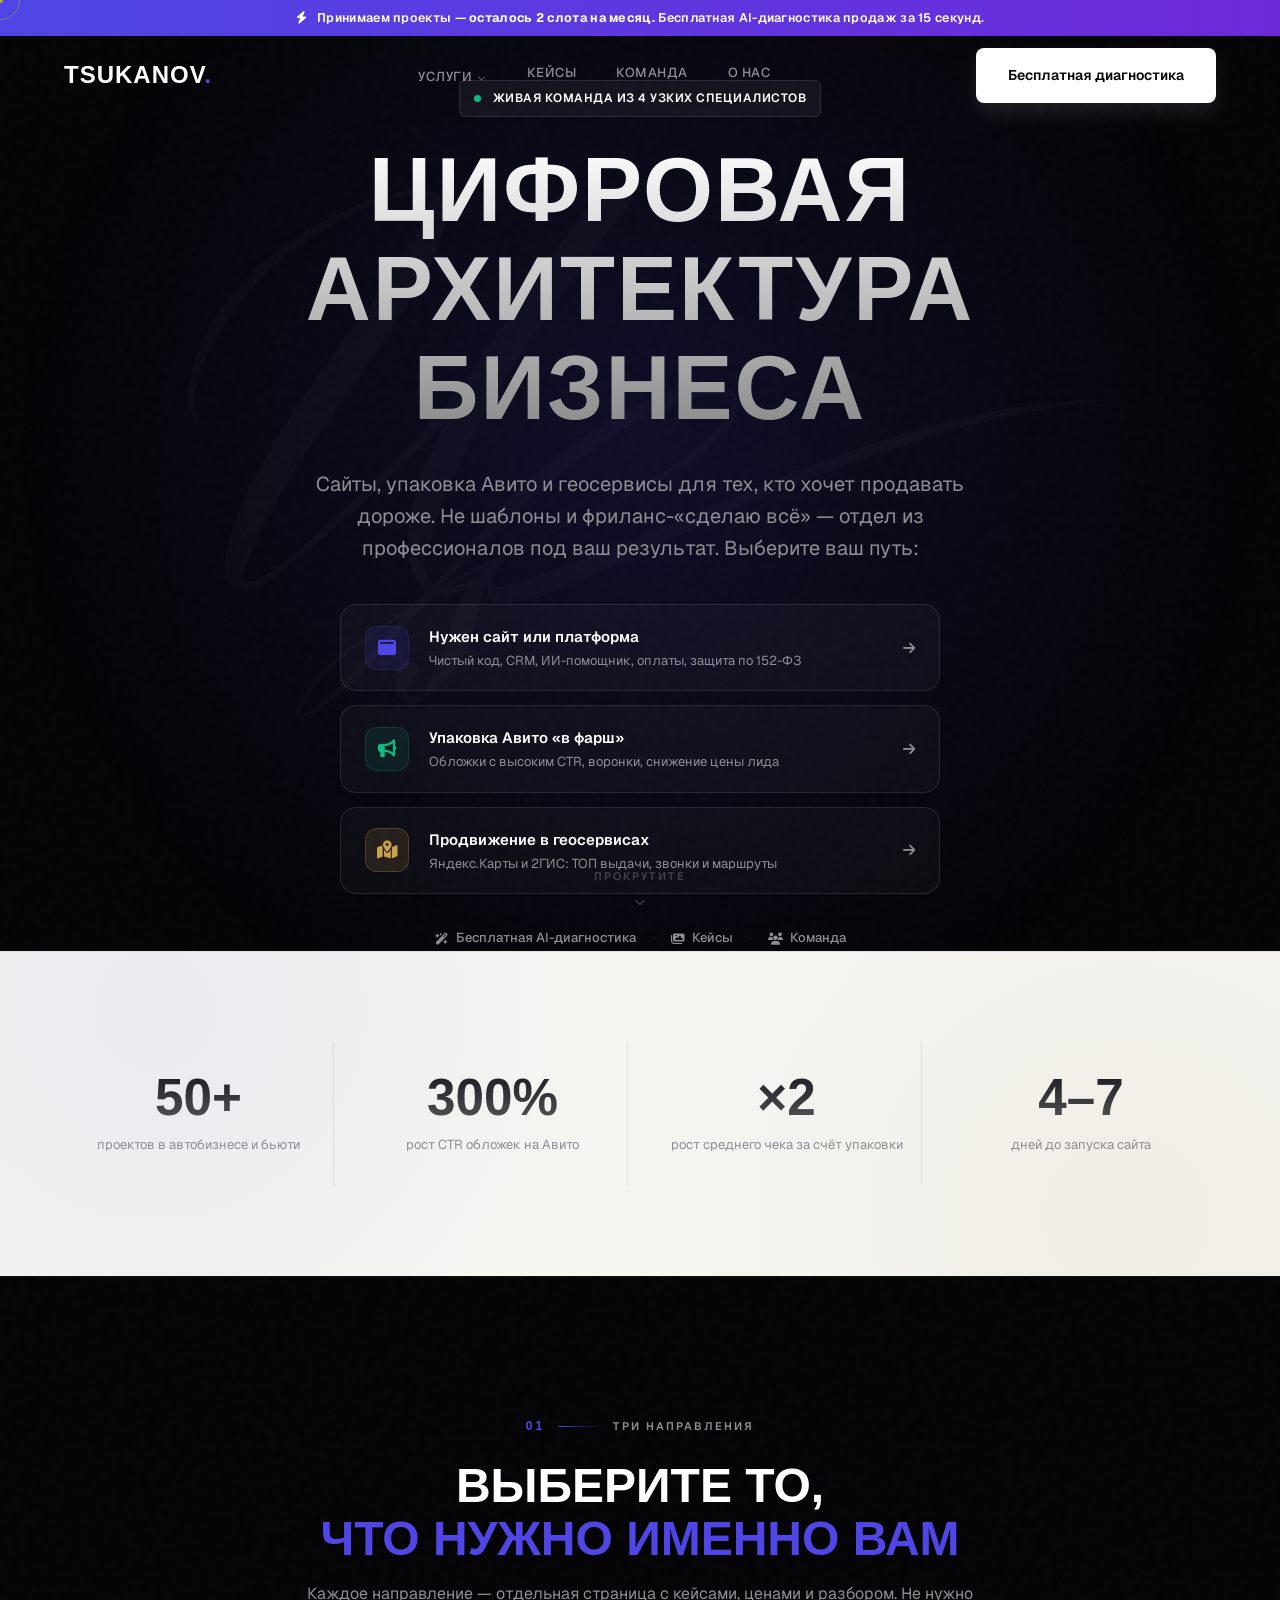
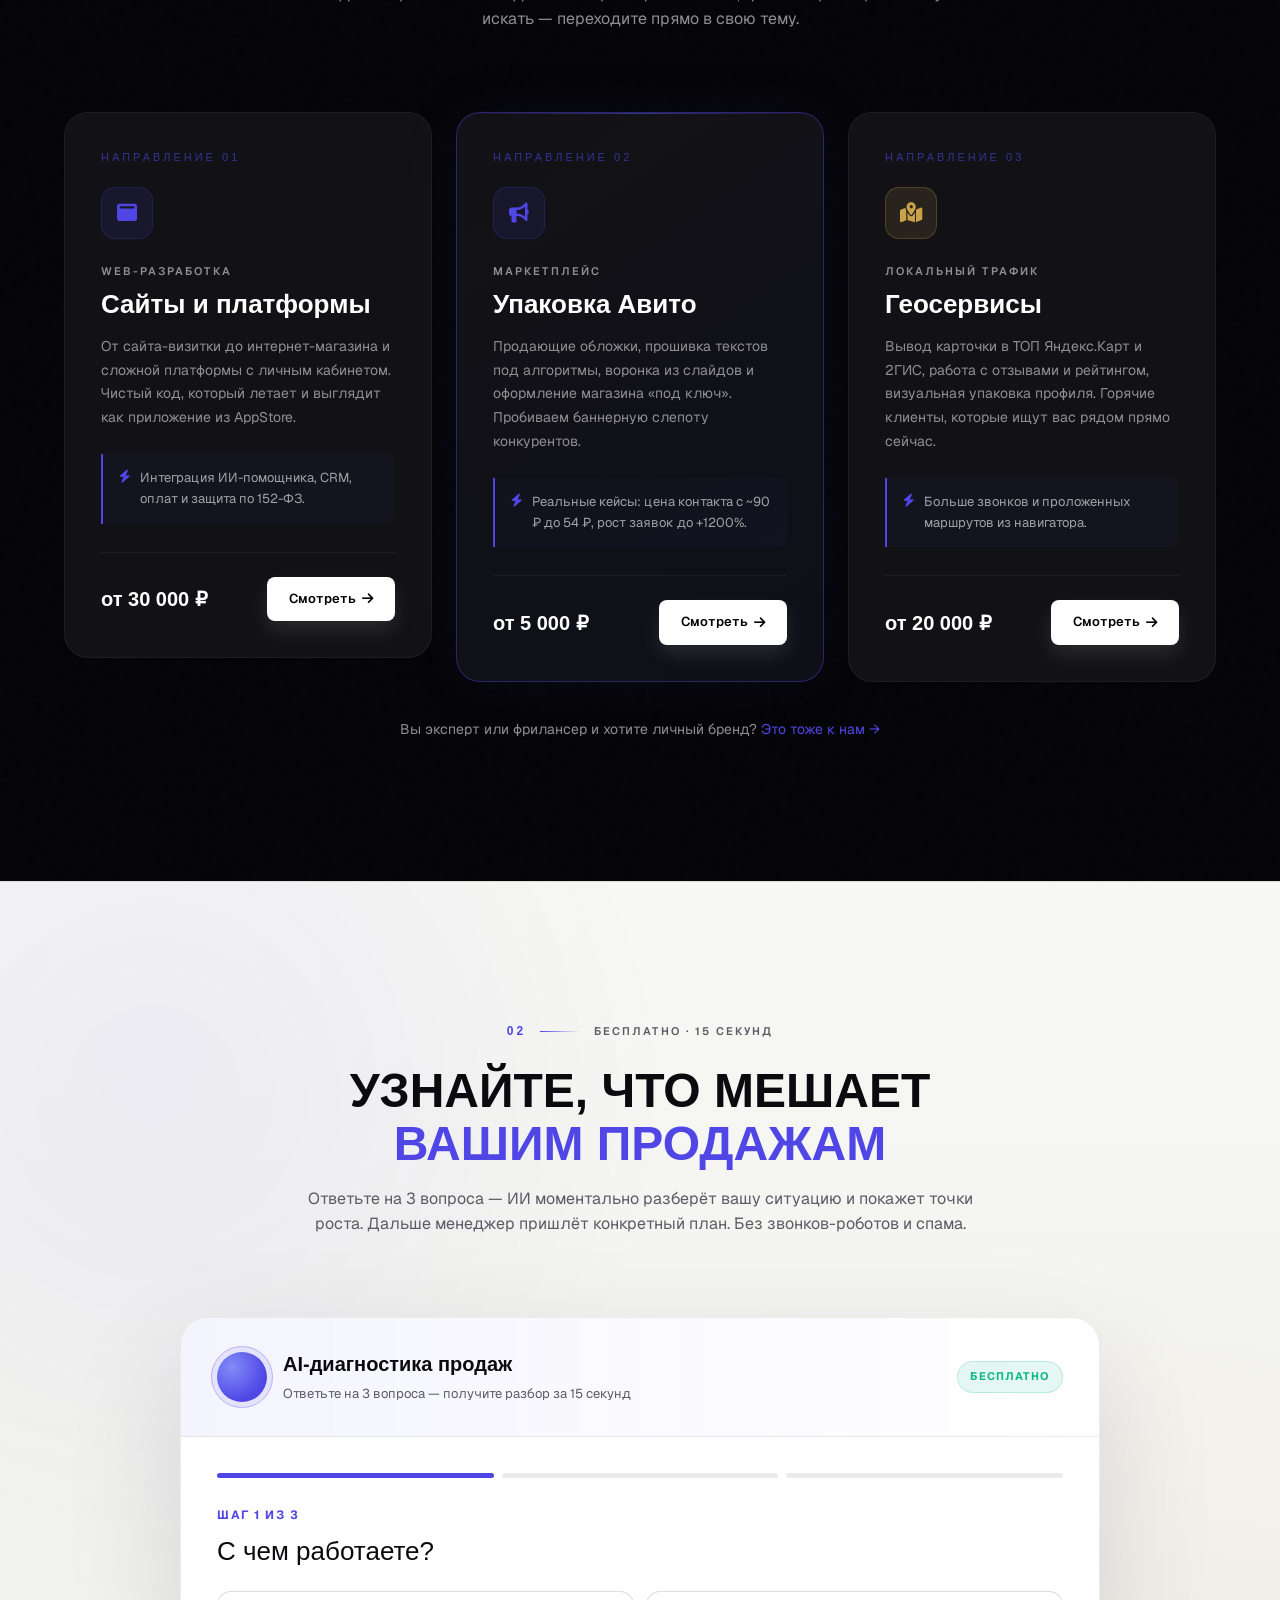
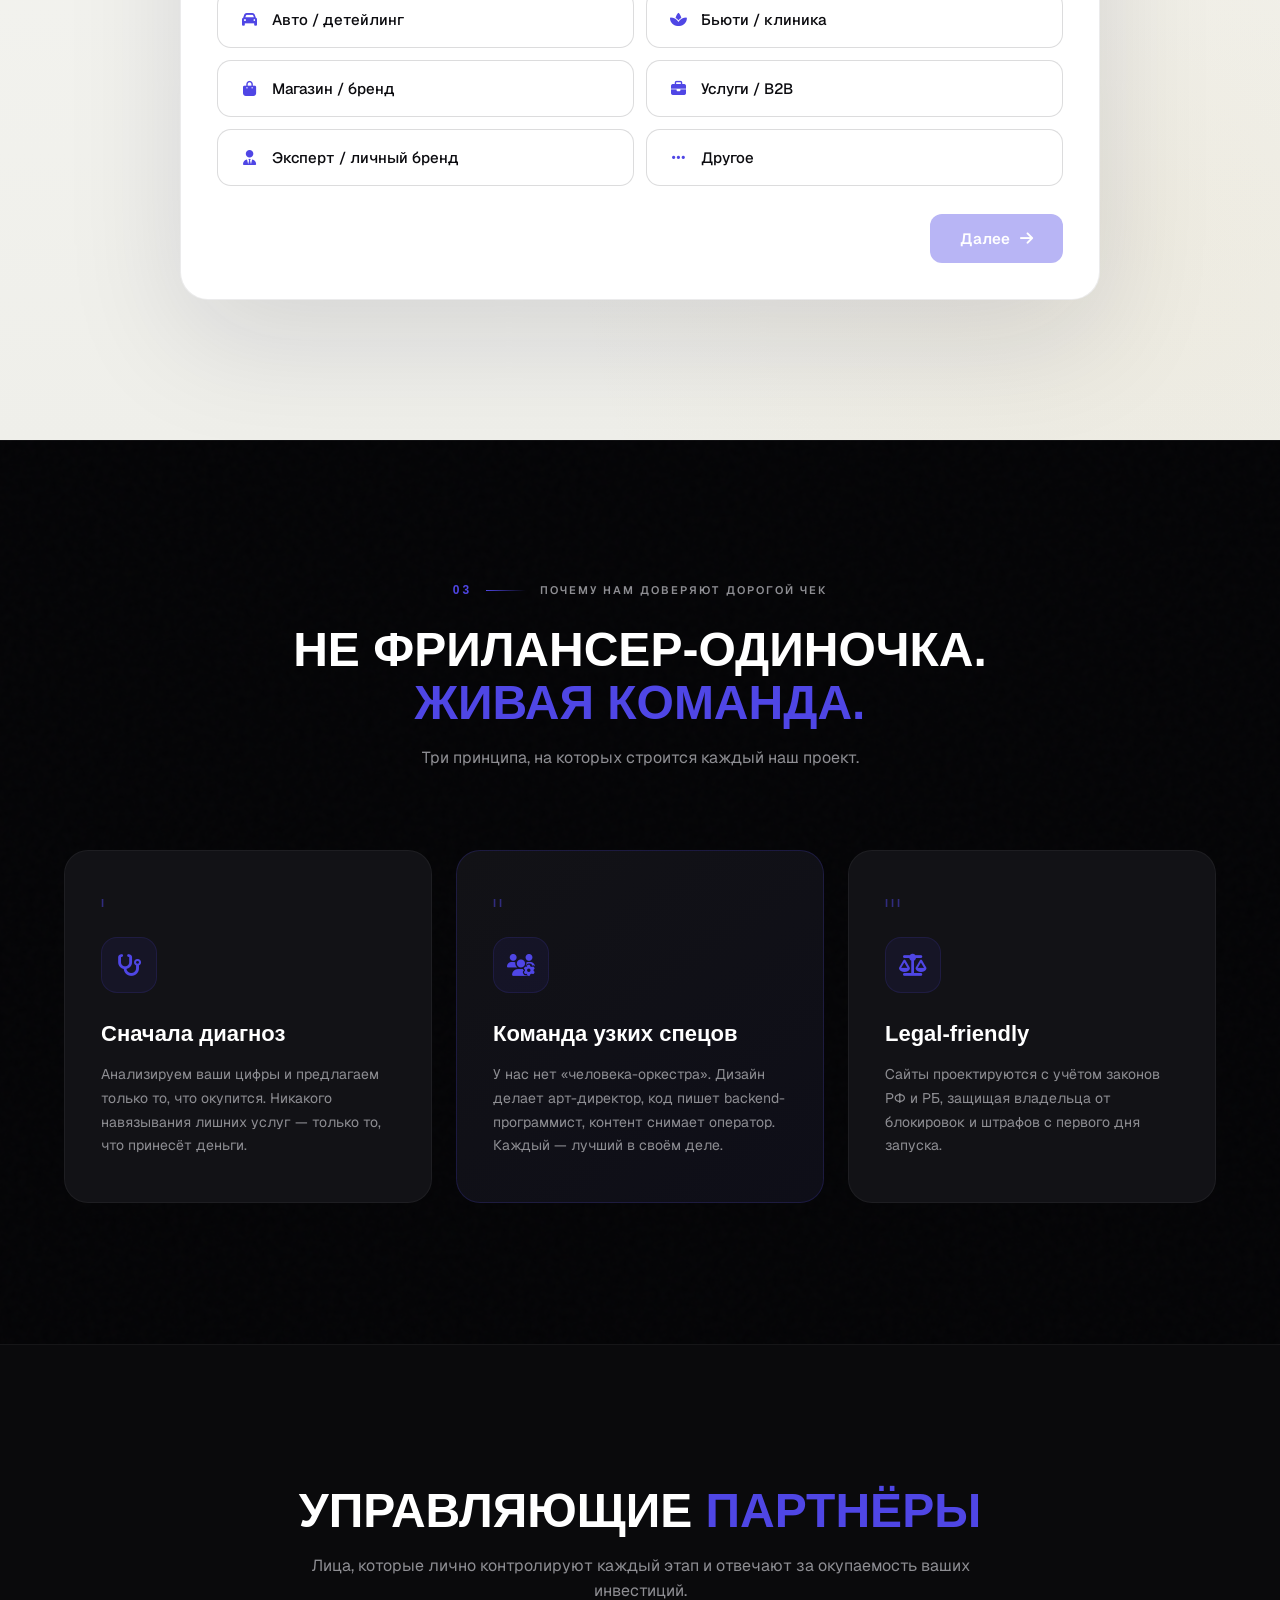
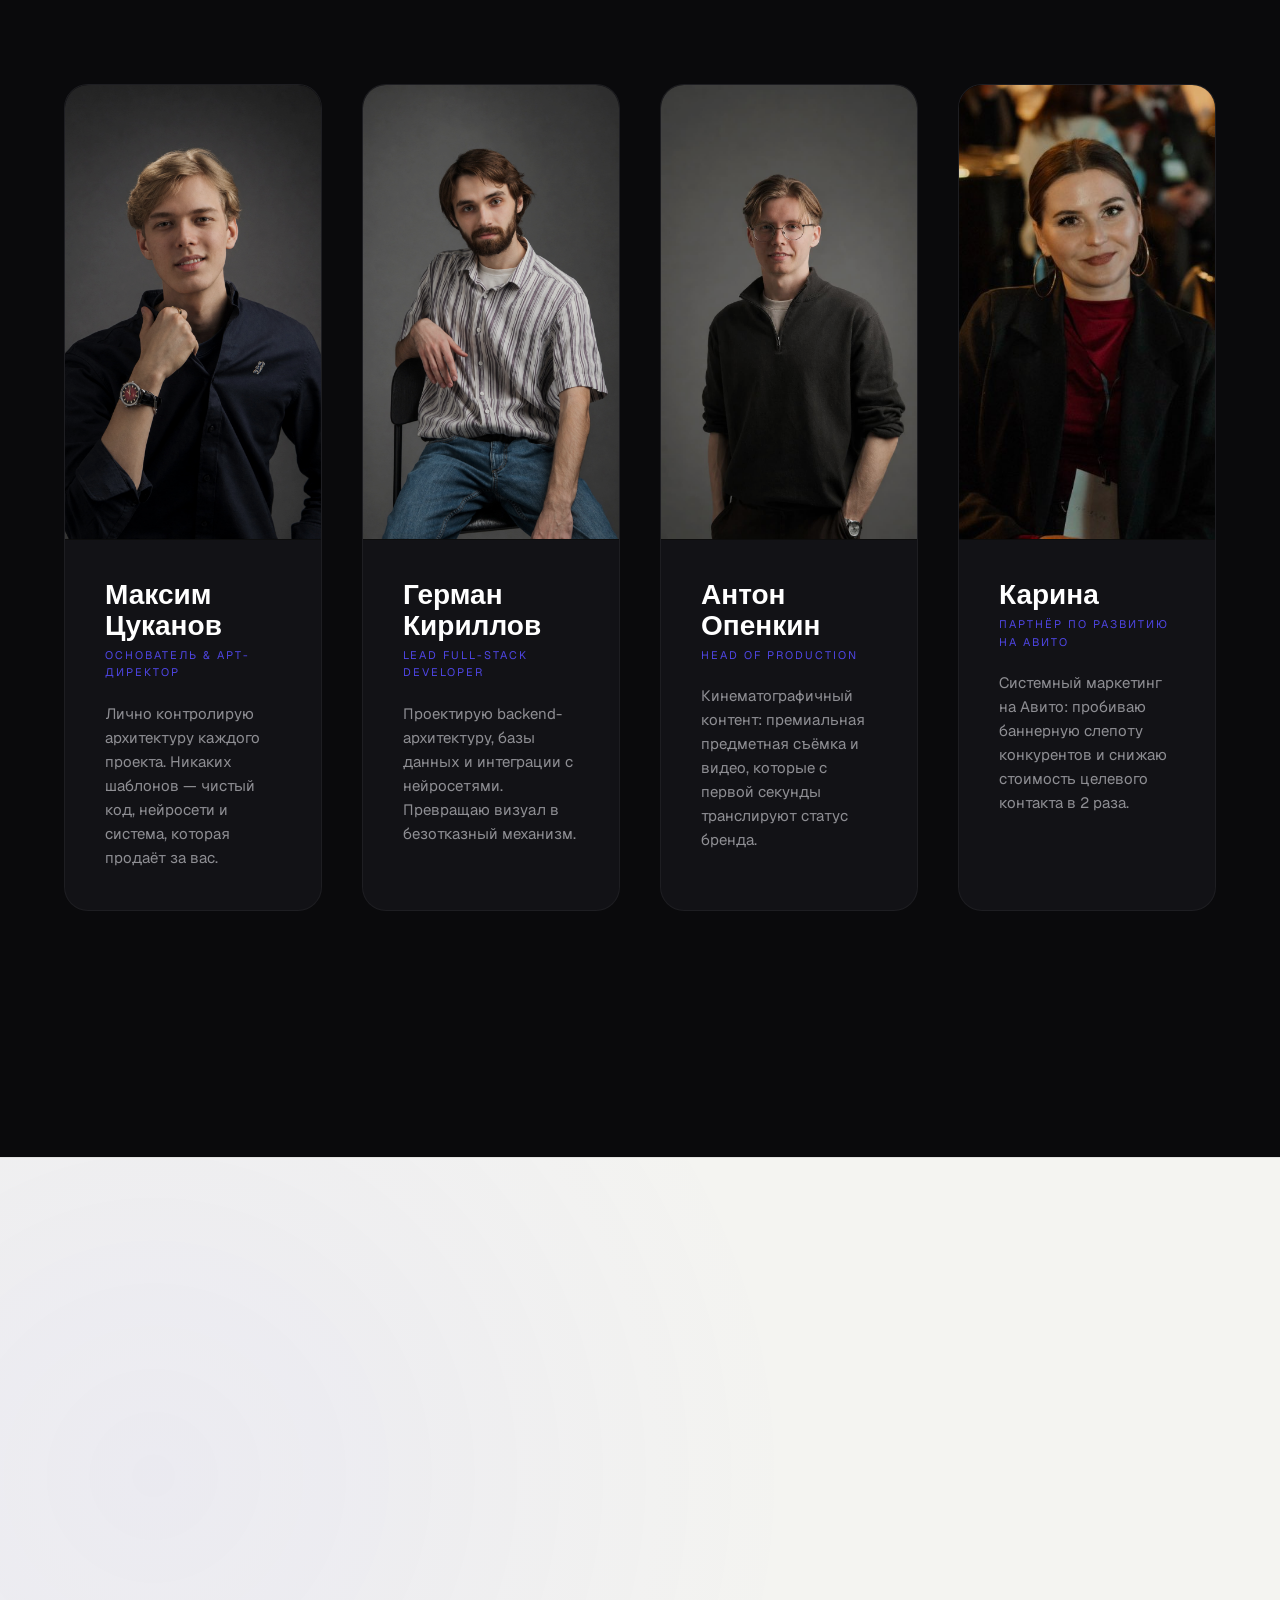
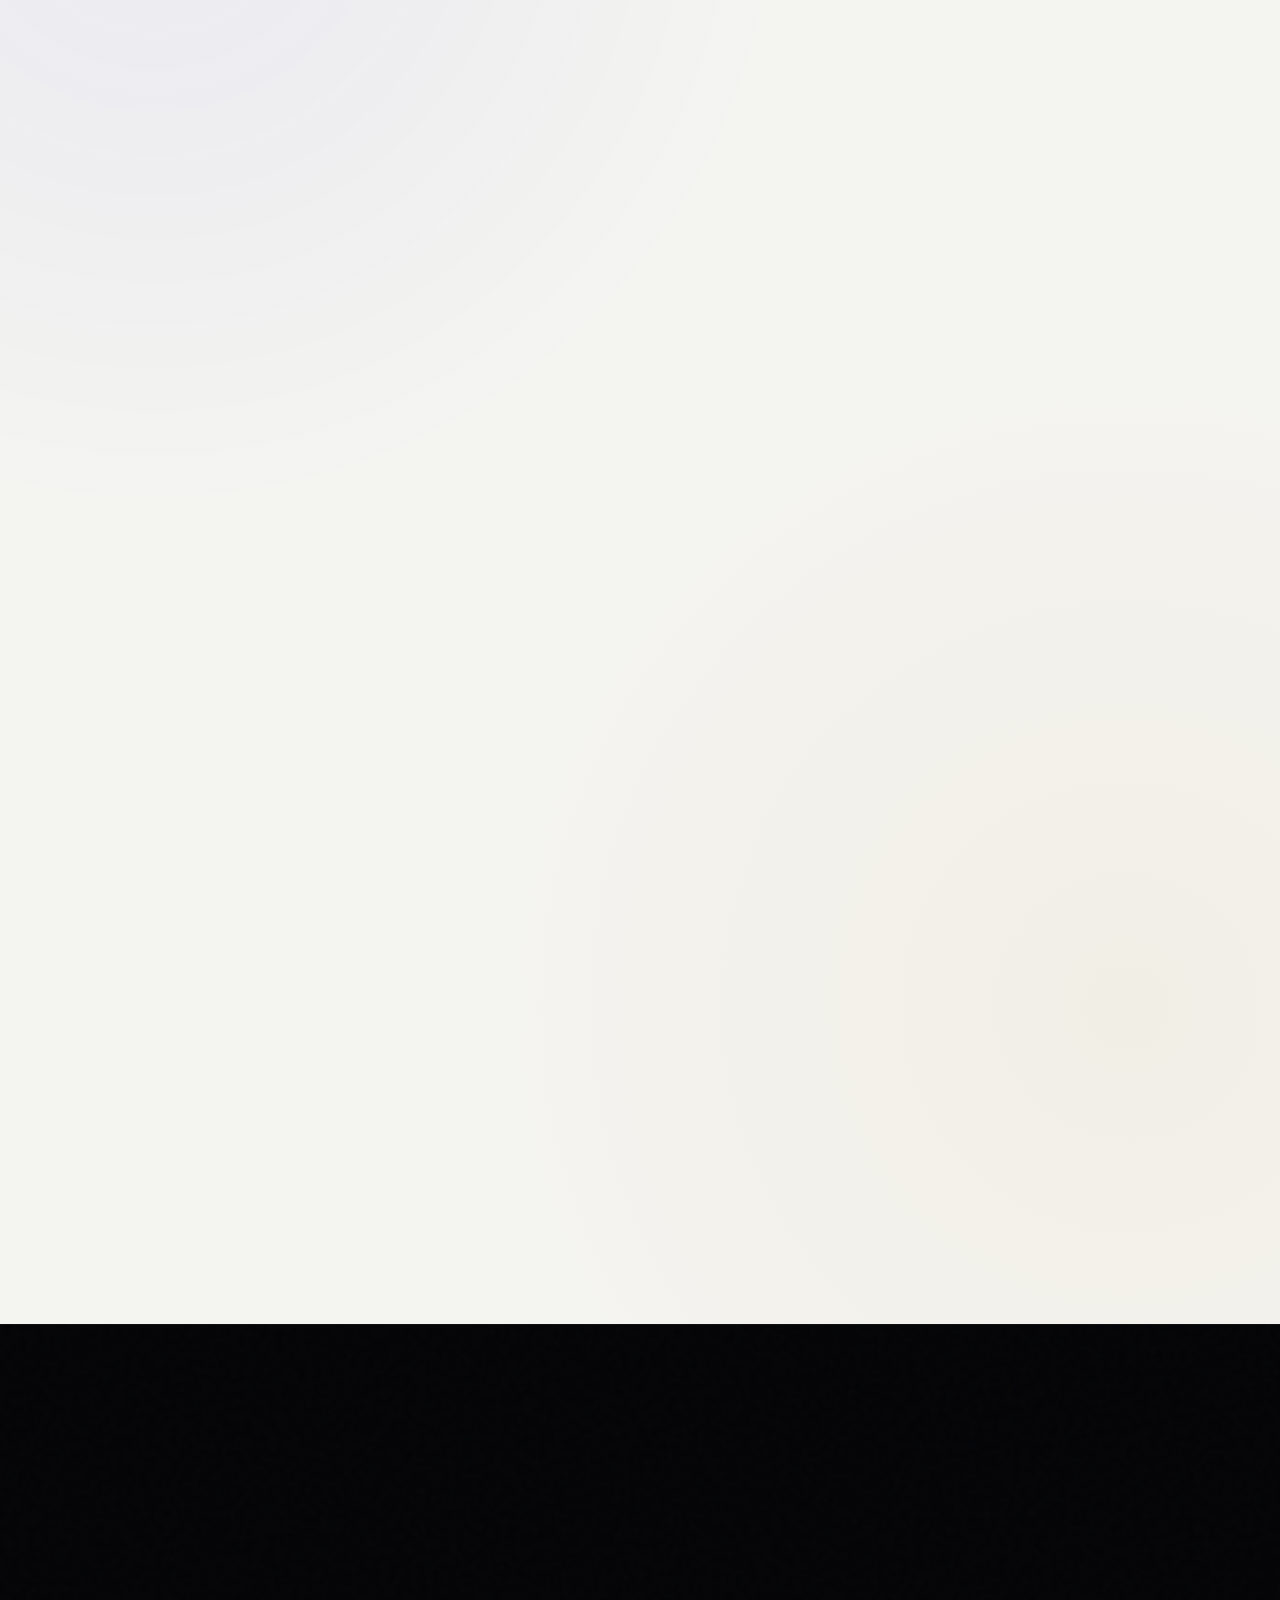
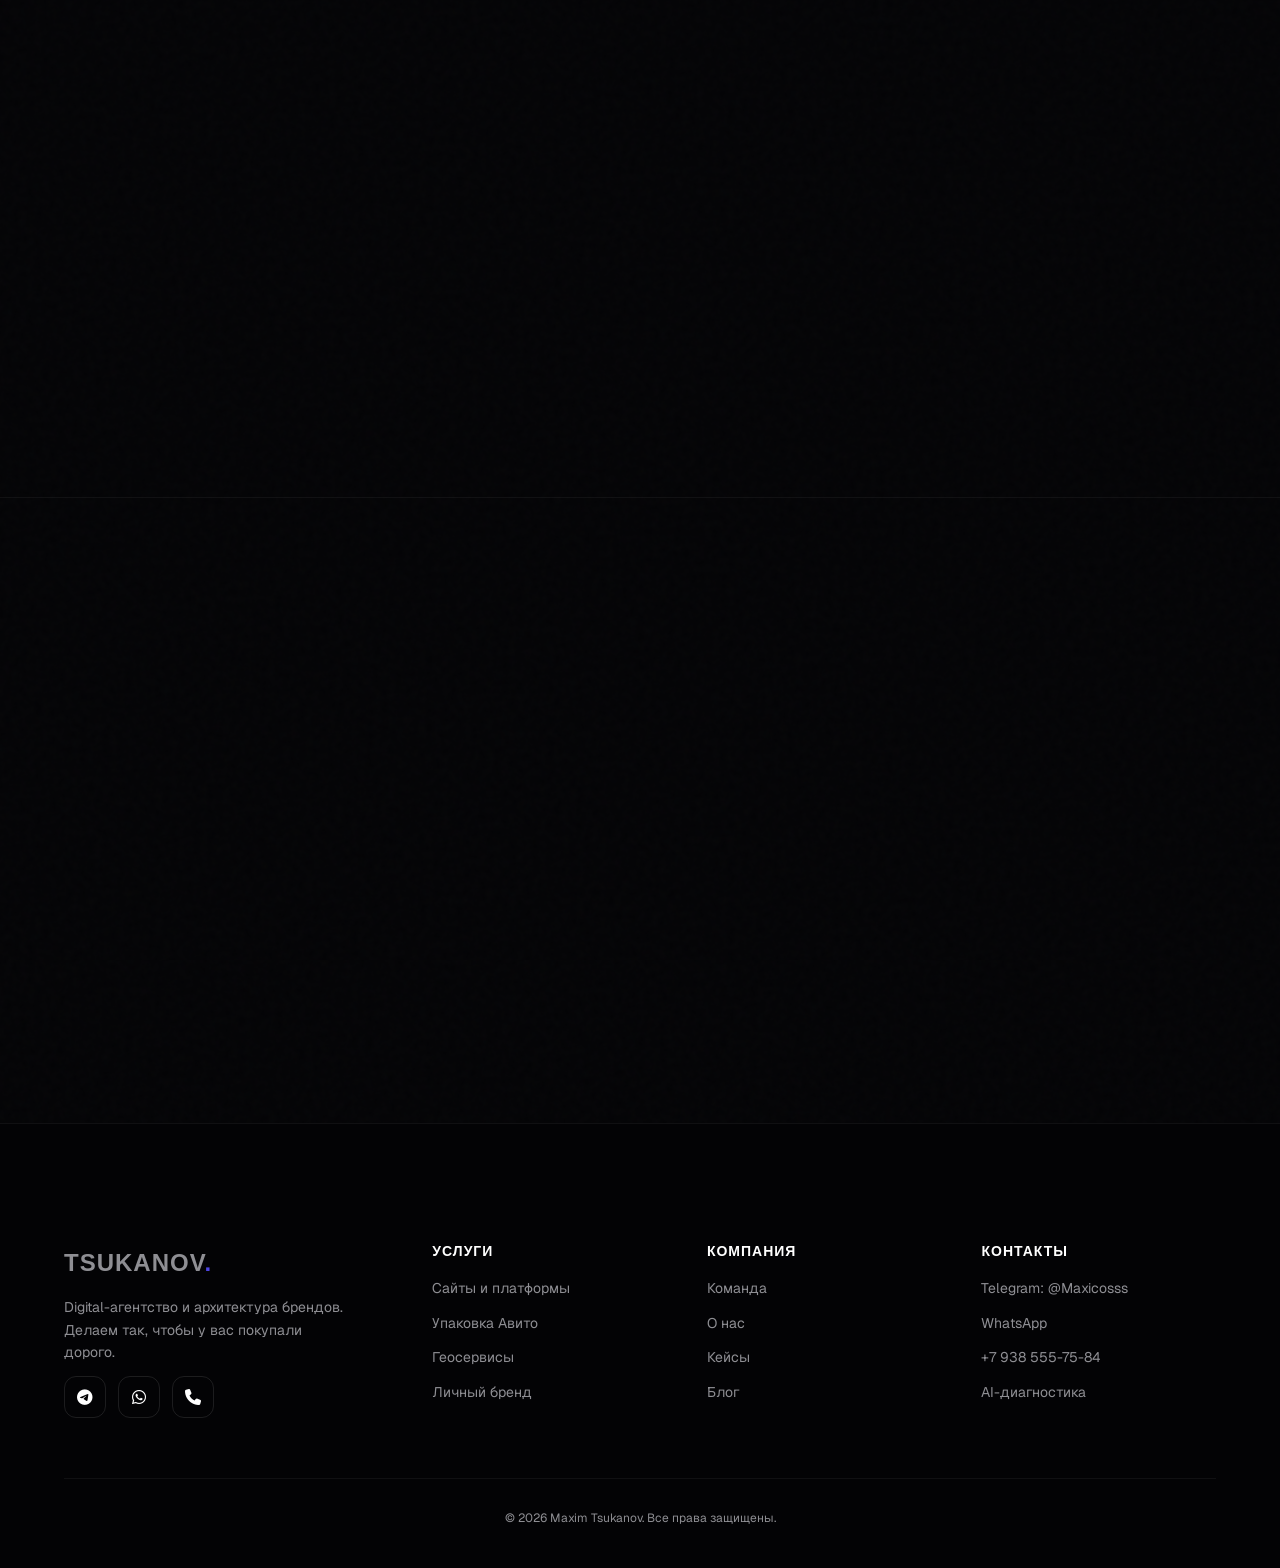
==== commit b6d4cb44: "Replace OpenRouter PHP endpoint with Flask" ====
--- a/index.html
+++ b/index.html
@@ -410,6 +410,6 @@
         </div>
     </div>
 
-    <script src="script.js?v=12.0"></script>
+    <script src="script.js?v=12.2"></script>
 </body>
 </html>
